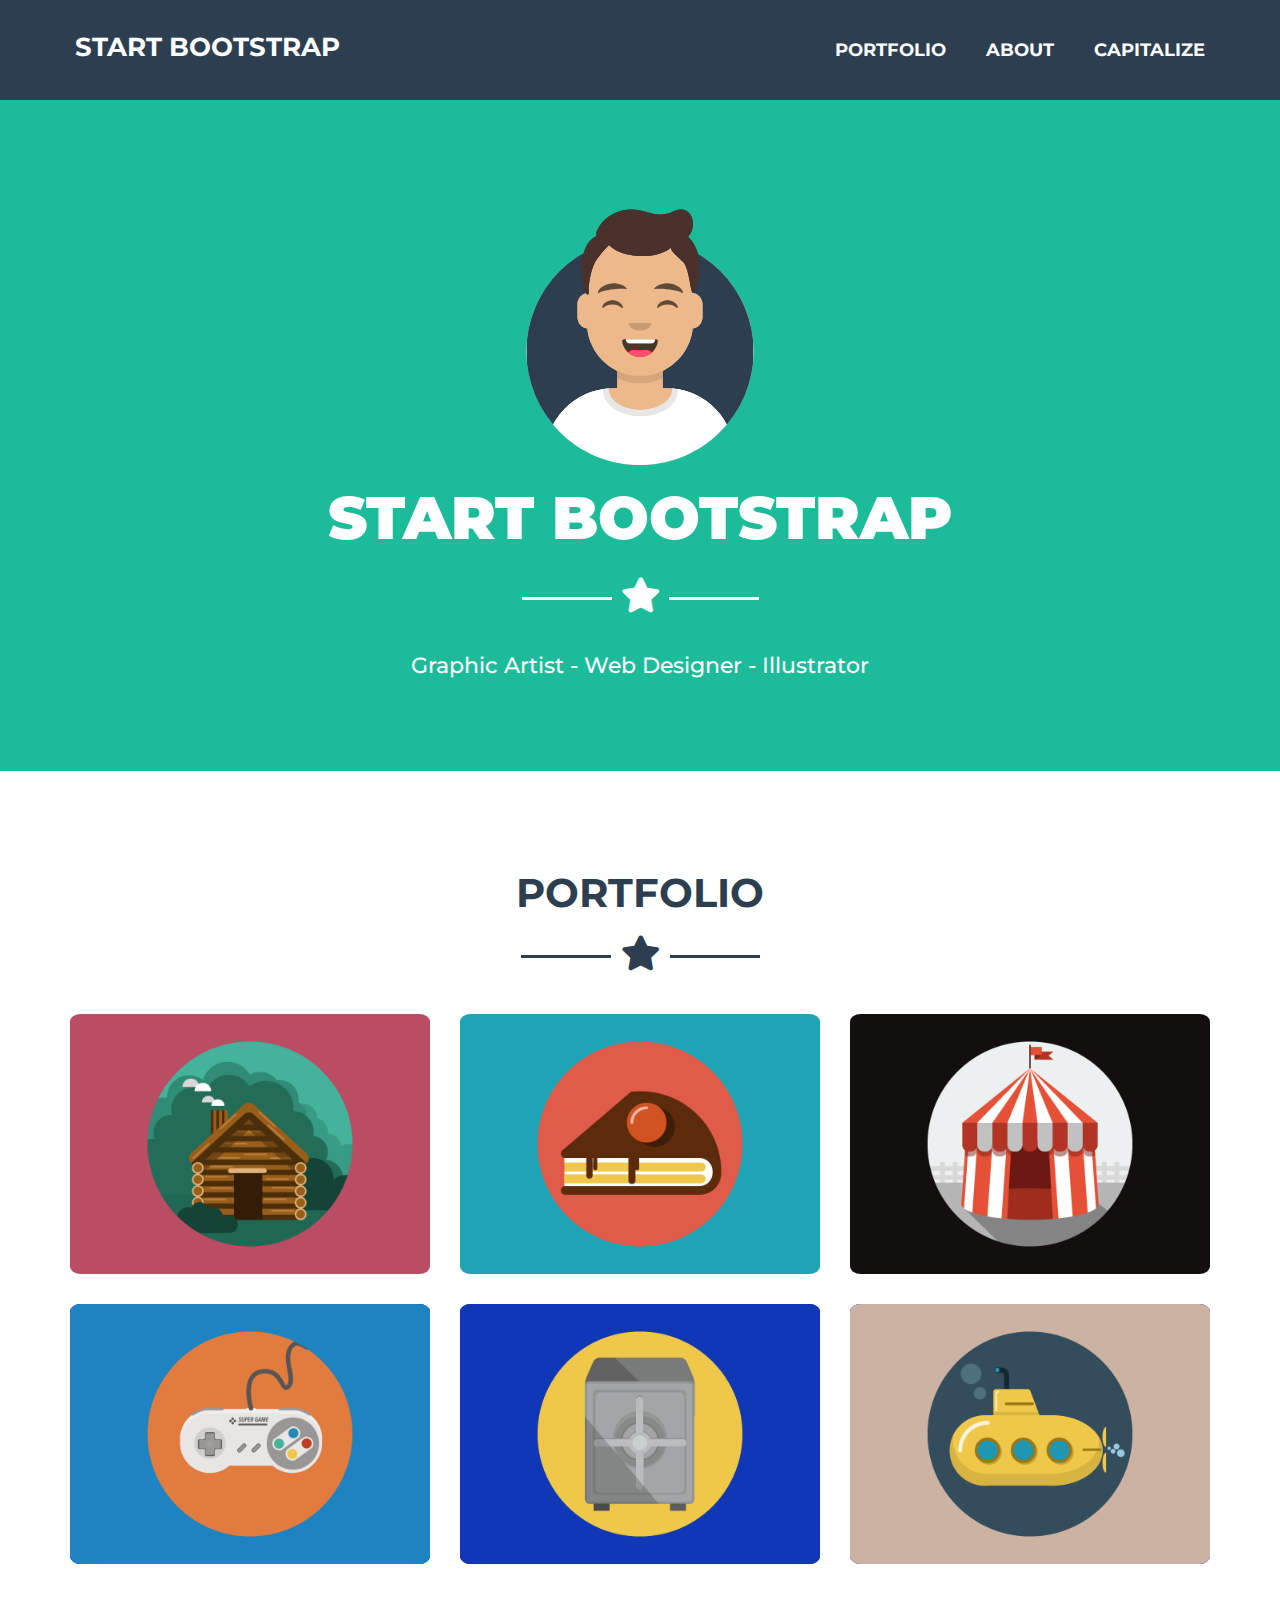
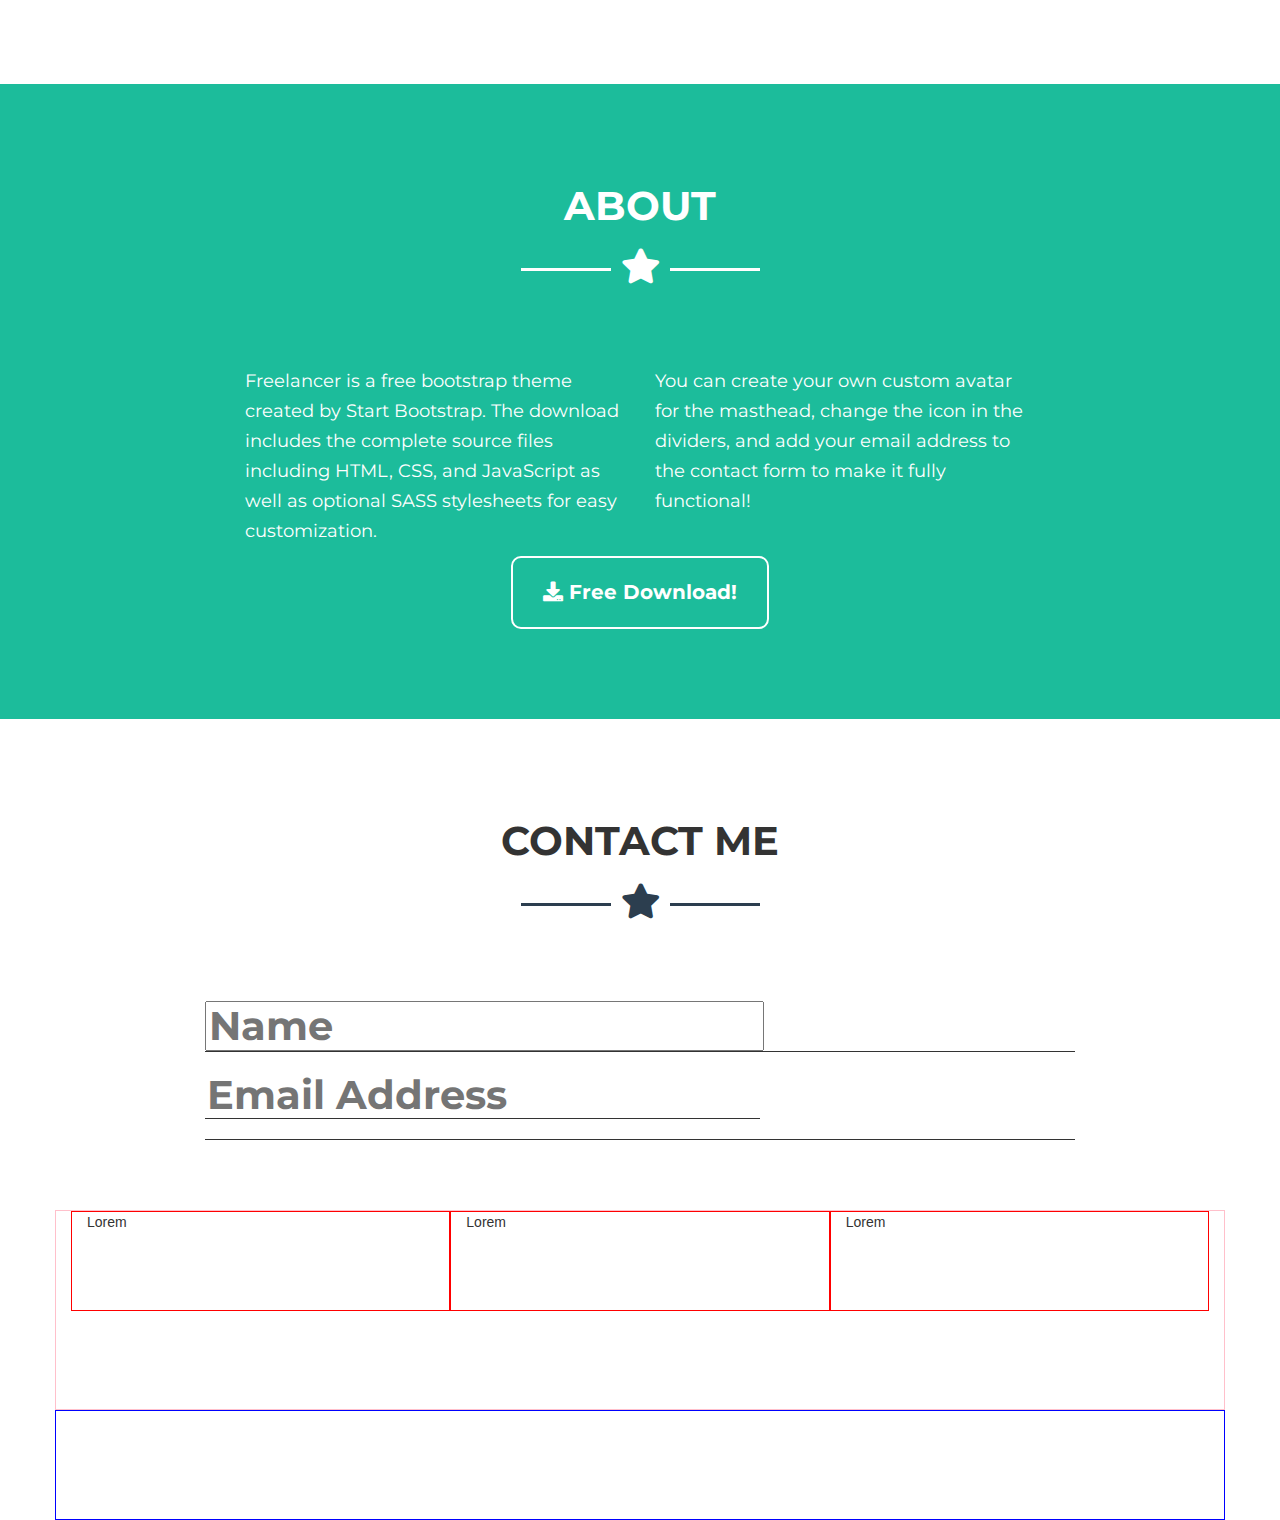
==== index.html @ fdd1d8e9 "Prova form" ====
<!DOCTYPE html>
<html lang="en" dir="ltr">
  <head>
    <meta charset="utf-8">
    <!-- vuiewport -->
    <meta name="viewport" content="width=device-width, initial-scale=1.0">
    <!-- googlefonts -->
    <link href="https://fonts.googleapis.com/css2?family=Lato:wght@300;400;700;900&display=swap" rel="stylesheet">
     <link href="https://fonts.googleapis.com/css2?family=Montserrat:wght@300;400;500;700&display=swap" rel="stylesheet">
     <!-- fontawesome -->
     <link rel="stylesheet" href="https://cdnjs.cloudflare.com/ajax/libs/font-awesome/5.13.1/css/all.min.css">

     <!-- link CSS -->
    <link rel="stylesheet" href="css/bootstrap.min.css">
    <link rel="stylesheet" href="css/style.css">
    <title>Bootstrap</title>
  </head>
  <body>
    <!-- header -->
    <header>
      <!-- div.header-top -->
      <div class="header_top">
        <div class="container">
          <div class="row">
            <div class="col-xs-9 col-md-6">
              <a href="#" class="logo">start bootstrap</a>
            </div>
            <div class="col-xs-3 col-md-6 text-right">
              <!-- navigation -->
              <nav class="visible-md visible-lg">
                <ul class="list-inline font_nav">
                  <li><a href="#">portfolio</a></li>
                  <li><a href="#">about</a></li>
                  <li><a href="#">capitalize</a></li>
                </ul>
              </nav>
                <!--/navigation -->
              <div class="visible-xs visible-sm">
                <button type="button" class="btn btn-group-sm btn_green">
                MENU <span class="glyphicon glyphicon-menu-hamburger" aria-hidden="true"></span>
                </button>
              </div>
            </div>
          </div>
        </div>
      </div>
      <!-- jumbotron -->
      <div class="jumbo bg_green">
        <div class="jumbo_text">
          <img src="img/avataaars.svg" alt="Male" class=" img_jumbotron">
          <h1>START BOOTSTRAP</h1>
          <div class="_star">
            <i class="fas fa-star"></i>
          </div>
          <p>Graphic Artist - Web Designer - Illustrator</p>
        </div>
      </div>
      <!-- /jumbotron -->
    </header>
    <!--/ header -->
    <!-- main -->
    <main>
      <!-- portfolio -->
      <section id="portfolio" class="p_top_80 p_bottom_80">
        <h2 class="text-center text-uppercase ">portfolio<h2>
        <div class="_star _dark text-center p_bottom_40">
          <i class="fas fa-star"></i>
        </div>
        <div class="container">
          <div class="row">
            <div class=" col-xs-12 col-sm-6 col-md-4">
              <div class="box_portfolio">
                <div class="overlay">
                  <i class="fas fa-plus"></i>
                </div>
                <img src="img/cabin.png" alt="Foto cabin" class="img_portfolio">
              </div>
            </div>
            <div class="col-xs-12 col-sm-6 col-md-4">
              <div class="box_portfolio">
                <div class="overlay">
                  <i class="fas fa-plus"></i>
                </div>
                <img src="img/cake.png" alt="Foto cake" class="img_portfolio">
              </div>
            </div>
            <div class="col-xs-12 col-sm-6 col-md-4">
              <div class="box_portfolio">
                <div class="overlay">
                  <i class="fas fa-plus"></i>
                </div>
                <img src="img/circus.png" alt="Foto circus" class="img_portfolio">
              </div>
            </div>
            <div class="col-xs-12 col-sm-6 col-md-4">
              <div class="box_portfolio">
                <div class="overlay">
                  <i class="fas fa-plus"></i>
                </div>
                <img src="img/game.png" alt="Foto game" class="img_portfolio">
              </div>
            </div>
            <div class="col-xs-12 col-sm-6 col-md-4">
              <div class="box_portfolio">
                <div class="overlay">
                  <i class="fas fa-plus"></i>
                </div>
                <img src="img/safe.png" alt="Foto safe" class="img_portfolio">
              </div>
            </div>
            <div class="col-xs-12 col-sm-6 col-md-4">
              <div class="box_portfolio">
                <div class="overlay">
                  <i class="fas fa-plus"></i>
                </div>
                <img src="img/submarine.png" alt="Foto sumbarine" class="img_portfolio">
              </div>
            </div>
          </div>
        </div>
      </section>
      <!-- about -->
      <section id="about" class="p_top_80 p_bottom_80 bg_green">
        <h2 class="text-center text-uppercase ">about<h2>
        <div class="_star text-center p_bottom_80">
          <i class="fas fa-star"></i>
        </div>
        <div class="about_text">
          <div class="container-fluid">
            <div class="row">
              <div class="col-md-6 col-xs-12">
                <p>Freelancer is a free bootstrap theme created by Start Bootstrap. The download includes the complete source files including HTML, CSS, and JavaScript as well as optional SASS stylesheets for easy customization.</p>
              </div>
              <div class="col-md-6 col-xs-12">
                <p>You can create your own custom avatar for the masthead, change the icon in the dividers, and add your email address to the contact form to make it fully functional!</p>
              </div>
              <div class="col-xs-12 text-center">
                <button type="button" class="btn btn_green btn_big"><i class="fas fa-download"></i> Free Download! </button>
              </div>
            </div>
          </div>
        </div>
      </section>
      <!-- contact me -->
      <section id="contact" class="p_top_80 p_bottom_40">
        <h2 class="text-center text-uppercase">contact me<h2>
          <div class="_star _dark text-center p_bottom_80">
            <i class="fas fa-star"></i>
          </div>
        <div class="contact_text">
          <div class="container-fluid">
            <div class="row">
              <div class="col-xs-12">
                <form action="">
                  <div class="form_contact">
                    <input type="text" name="" value="" placeholder="Name">
                  </div>
                  <div class="form_contact">
                    <input type="text" name="" value="" class="form_contact" placeholder="Email Address">
                  </div>
                </form>
              </div>
            </div>
          </div>
        </div>
      </section>
    </main>
    <!-- /main -->
    <!-- footer -->
    <footer>
      <div class="container">
        <div class="row bg_pink">
          <div class="col-lg-12 col-md-12 col-sm-12 col-xs-12">
            <div class="col-lg-4 bg_red col-md-4 col-sm-4 col-xs-12">Lorem</div>
            <div class="col-lg-4 bg_red col-md-4 col-sm-4 col-xs-12">Lorem</div>
            <div class="col-lg-4 bg_red col-md-4 col-sm-4 col-xs-12">Lorem</div>
          </div>
        </div>
        <div class="row">
          <div class="col-lg-12 col-md-12 col-sm-12 col-xs-12 bg_blue">
          </div>
        </div>
      </div>
    </footer>
    <!-- /footer -->
  </body>
</html>
---- css/style.css ----
/* debug */

.bg_blue {
  border: 1px solid blue;
  height: 110px;
}

.bg_red {
  border: 1px solid red;
  height: 100px;
}

.box {
  position: absolute;
  top: 50%;
  left: 50%;
  transform: translate(-50%, -50%);
}

.bg_yellow {
  border: 2px solid yellow;
}

.bg_pink {
  border: 1px solid pink;
  height: 200px;
}

/* typhography */

.header_top, #about p {
  font-family: 'Montserrat', sans-serif;
  font-size: 18px;
  font-weight: normal;
}

.header_top .logo {
  font-size: 26px;
}

.jumbo {
  font-family: 'Montserrat', sans-serif;
  font-weight: 500;
  font-size: 22px;
}

h1 {
  font-size: 60px;
  font-weight: 900;
}

h2 {
  font-family: 'Montserrat', sans-serif;
  font-size: 40px;
  font-weight: bold;
}

/* mix */

.btn_green {
  background-color: #1CBC9B;
  color: #fff;
  font-weight: bold;
  font-size: 13px;
}

.btn_big {
  font-size: 20px;
  padding: 20px 30px;
  border: 2px solid #fff;
  border-radius: 10px;
}

.bg_green {
  background-color: #1CBC9B;
}

.p_top_80 {
  padding-top: 80px;
}
.p_bottom_80 {
  padding-bottom: 80px;
}

.p_bottom_40 {
  padding-bottom: 40px;
}

/* navigation */

.header_top {
  position: fixed;
  width: 100%;
  top: 0;
  left: 0;
  z-index: 1;
  height: 100px;
  line-height: 100px;
  background-color: #2C3E4F;
  text-transform: uppercase;
}

.header_top a {
  display: inline-block;
  color: #fff;
  font-weight: 700;
  text-decoration: none;
  line-height: 50px;
  font-size: inherit;
  margin-left: 5px;
}

.font_nav a {
  padding-left: 20px;
}

/* navigation hover */

.logo:hover {
  text-decoration: none;
  color: #fff;
}
.font_nav a:hover {
  color: #1CBC9B;
  text-decoration: none;
}

/* jumbotron */

.jumbo {
  margin-top: 100px;
  padding: 100px 0 60px 0;
}

.jumbo_text {
  max-width: 900px;
  padding: 0 15px;
  margin: auto;
  text-align: center;
  color: #fff;
  line-height: 70px;
}

.img_jumbotron {
  width: 100%;
  max-width: 250px;
  height: auto;
}

/* divider */

._star {
  font-size: 35px;
  color: #fff;
}

._dark {
  color: #2C3E4F;
}

._star:after, ._star:before {
  content: "";
  display: inline-block;
  vertical-align: middle;
  height: 3px;
  width: 90px;
  background-color: #fff;
}

._dark::after, ._dark:before {
  background-color: #2C3E4F;
}

/* portfolio */

#portfolio h2 {
  color: #2C3E4F;
}

.box_portfolio {
  position: relative;
  max-width: 500px;
  background-color: blue;
  margin: auto;
  margin-bottom: 30px;
  overflow: hidden;
  border-radius: 3%;
}

.img_portfolio {
  width: 100%;
  height: auto;
}

/* overlay */

.box_portfolio:hover .overlay {
  display: block;
}

.overlay {
  position: absolute;
  width: 100%;
  height: 100%;
  display: none;
  background-color: rgba(26, 188, 156, 0.9);
}

.overlay i {
  position: absolute;
  top: 50%;
  left: 50%;
  transform: translate(-50%, -50%);
  color: #fff;
  font-size: 70px;
}

/* about */

#about {
  color: #fff;
}

.about_text {
  max-width: 900px;
  margin: auto;
  line-height: 30px;
  font-weight: bold;
  padding: 0 40px;
}

.about_text .btn_big:hover {
  background-color: #F8F9FA;
}

/* contact me */

.contact_text {
  max-width: 900px;
  margin: auto;
}

.form_contact {
  border: none;
  margin-bottom: 20px;
  border-bottom: 1px solid 
}
/* Media queries */
@media screen and (max-width: 991px) {
  .nav_start {
    font-size: 1em;
  }

  h1 {
    font-size: 45px;
  }

  .jumbo p {
    font-size: 18px;
  }
}

@media screen and (max-width: 768px) {
  .nav_start {
    font-size: 0.8em;
  }
}
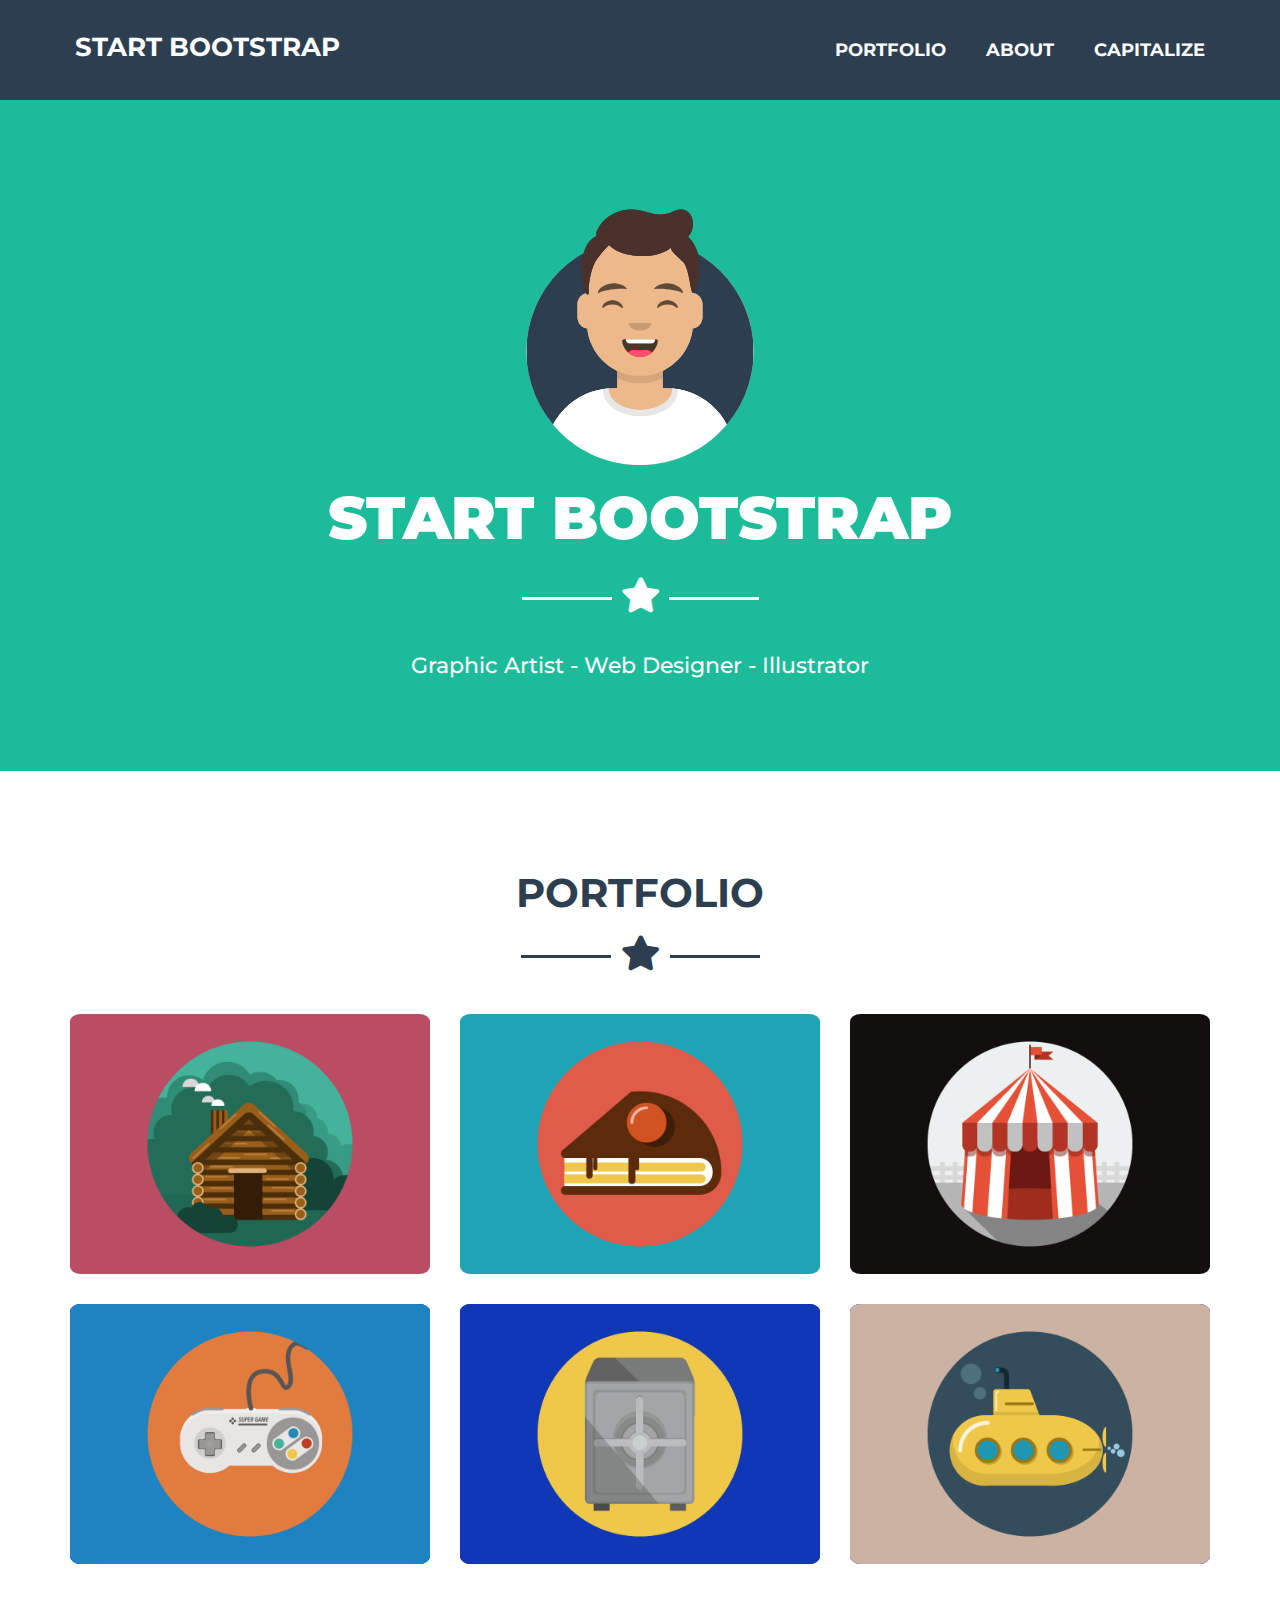
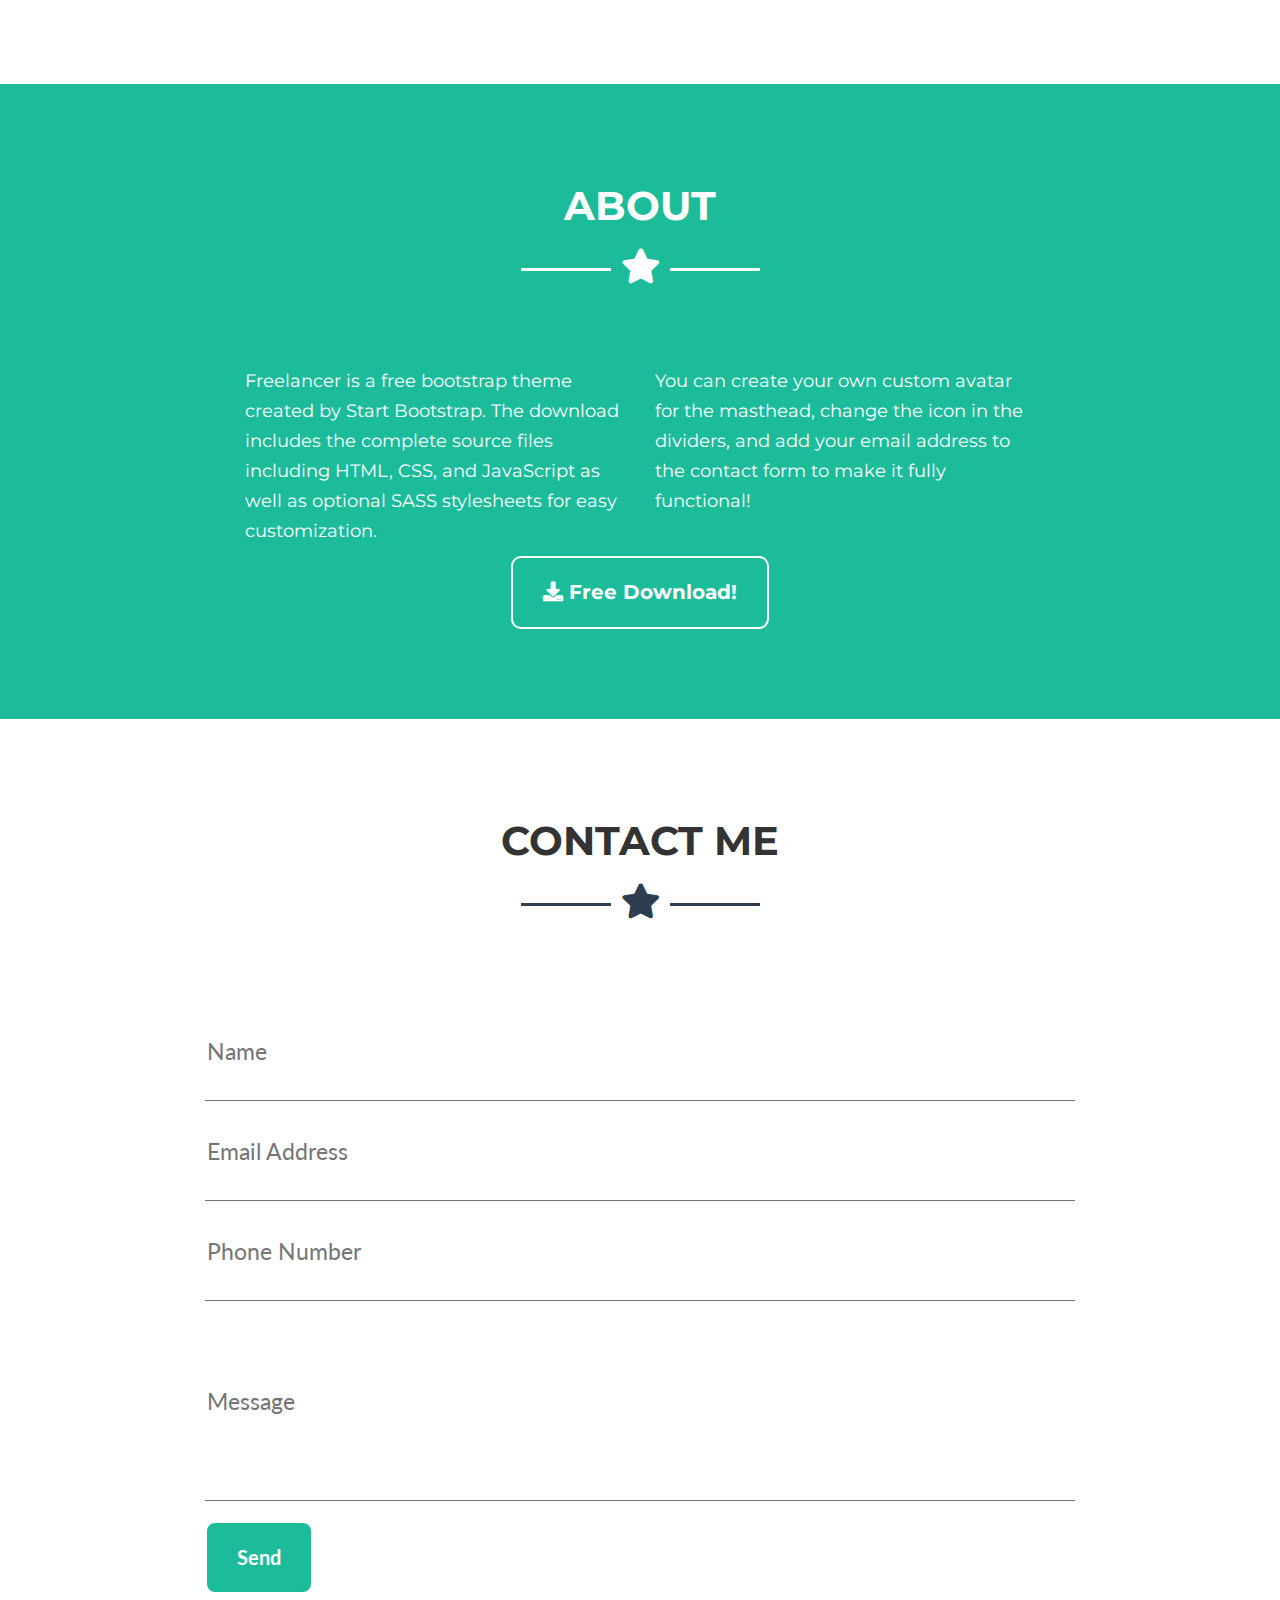
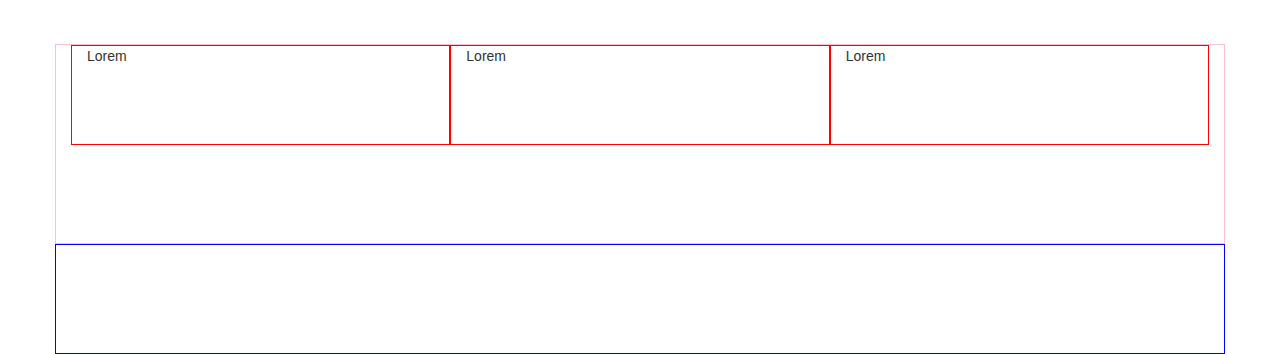
==== commit 80475cf7: "Fine form" ====
--- a/index.html
+++ b/index.html
@@ -151,13 +151,20 @@
           <div class="container-fluid">
             <div class="row">
               <div class="col-xs-12">
-                <form action="">
+                <form>
                   <div class="form_contact">
-                    <input type="text" name="" value="" placeholder="Name">
+                    <input type="text" name="" value="" placeholder="Name" class="form_input">
                   </div>
                   <div class="form_contact">
-                    <input type="text" name="" value="" class="form_contact" placeholder="Email Address">
+                    <input type="text" name="" value="" placeholder="Email Address" class="form_input">
                   </div>
+                  <div class="form_contact">
+                    <input type="text" name="" value="" placeholder="Phone Number" class="form_input">
+                  </div>
+                  <div class="form_contact_big">
+                    <input type="text" name="" value="" placeholder="Message" class="form_input_big">
+                  </div>
+                  <button type="button" class="btn btn_green btn_big">Send </button>
                 </form>
               </div>
             </div>
--- a/css/style.css
+++ b/css/style.css
@@ -53,6 +53,12 @@
   font-family: 'Montserrat', sans-serif;
   font-size: 40px;
   font-weight: bold;
+}
+
+form {
+font-family: 'Lato', sans-serif;
+font-size: 23px;
+font-weight: normal;
 }
 
 /* mix */
@@ -241,10 +247,30 @@
 }
 
 .form_contact {
+height: 100px;
+border-bottom: 1px solid #6C757D;
+}
+
+.form_contact_big {
+  height: 200px;
+  border-bottom: 1px solid #6C757D;
+  margin-bottom: 20px;
+}
+
+.form_input {
+  height: 99px;
+  width: 100%;
   border: none;
-  margin-bottom: 20px;
-  border-bottom: 1px solid 
-}
+  border-color: transparent;
+}
+
+.form_input_big {
+  height: 199px;
+  width: 100%;
+  border: none;
+  border-color: transparent;
+}
+
 /* Media queries */
 @media screen and (max-width: 991px) {
   .nav_start {
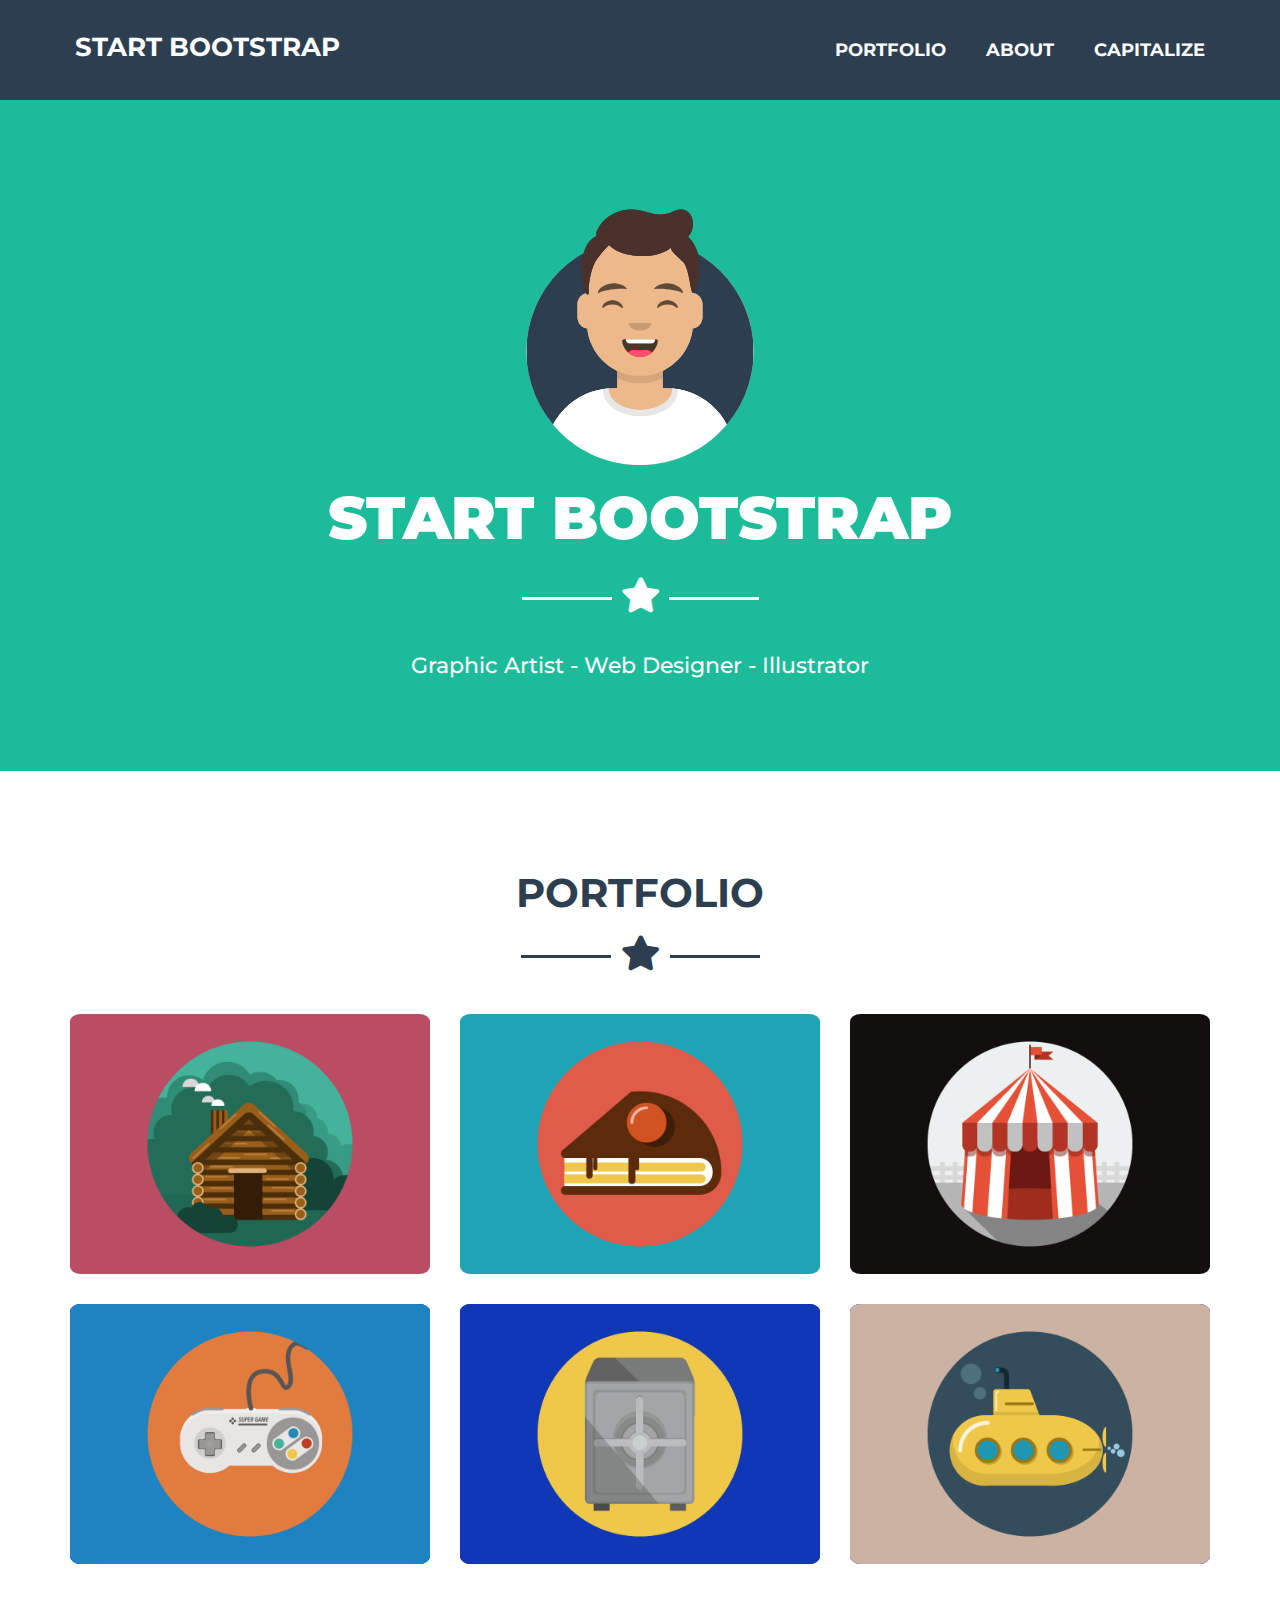
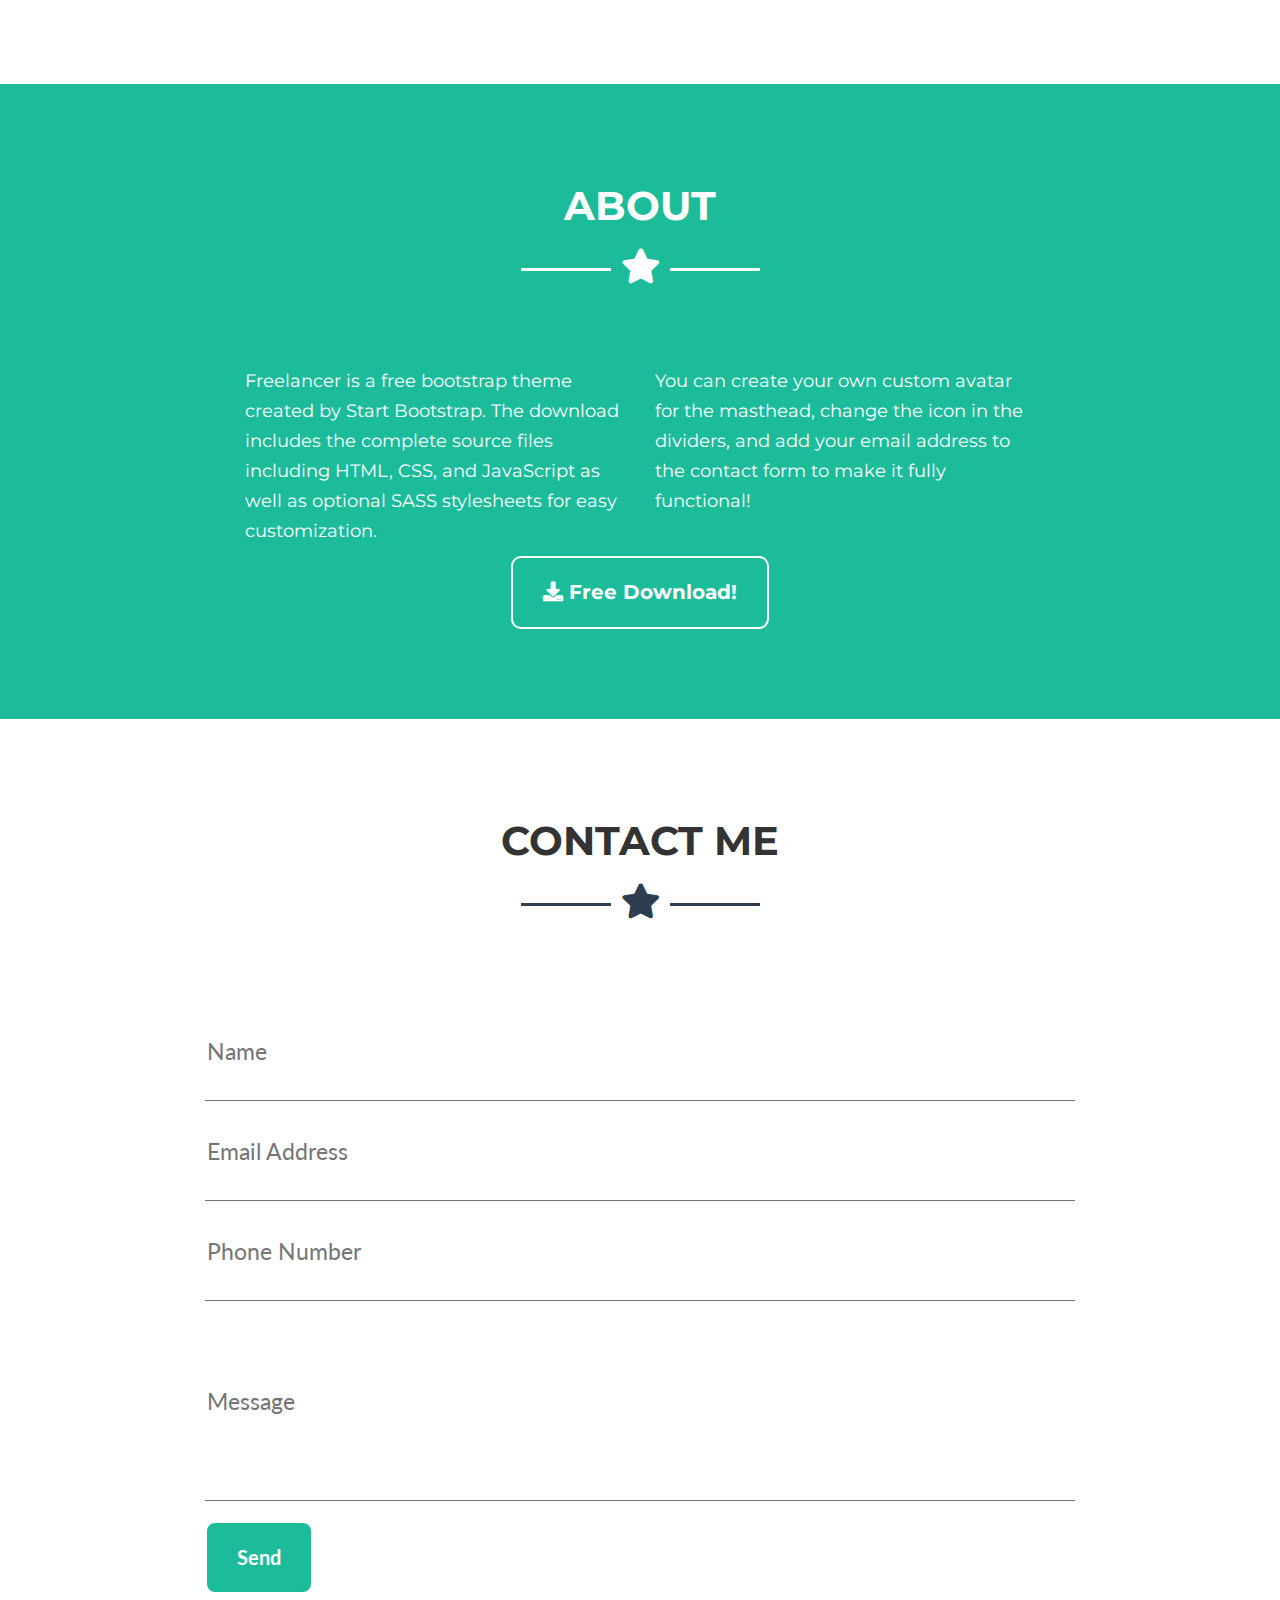
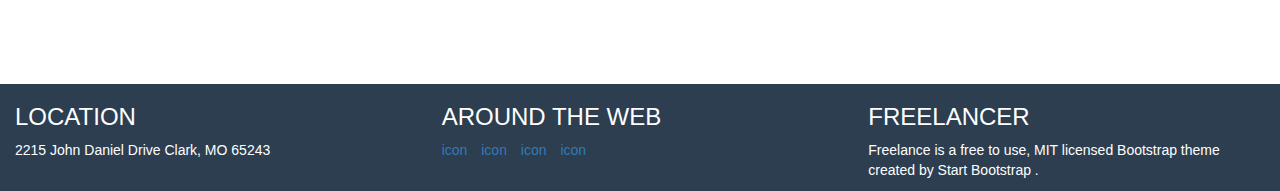
==== commit aefd679e: "Bozzafooter top" ====
--- a/index.html
+++ b/index.html
@@ -142,7 +142,7 @@
         </div>
       </section>
       <!-- contact me -->
-      <section id="contact" class="p_top_80 p_bottom_40">
+      <section id="contact" class="p_top_80 p_bottom_80">
         <h2 class="text-center text-uppercase">contact me<h2>
           <div class="_star _dark text-center p_bottom_80">
             <i class="fas fa-star"></i>
@@ -151,6 +151,7 @@
           <div class="container-fluid">
             <div class="row">
               <div class="col-xs-12">
+                <!-- form -->
                 <form>
                   <div class="form_contact">
                     <input type="text" name="" value="" placeholder="Name" class="form_input">
@@ -175,12 +176,28 @@
     <!-- /main -->
     <!-- footer -->
     <footer>
-      <div class="container">
-        <div class="row bg_pink">
-          <div class="col-lg-12 col-md-12 col-sm-12 col-xs-12">
-            <div class="col-lg-4 bg_red col-md-4 col-sm-4 col-xs-12">Lorem</div>
-            <div class="col-lg-4 bg_red col-md-4 col-sm-4 col-xs-12">Lorem</div>
-            <div class="col-lg-4 bg_red col-md-4 col-sm-4 col-xs-12">Lorem</div>
+      <div class="footer_top">
+        <div class="container-fluid">
+          <div class="row">
+              <div class="col-xs-12 col-md-4">
+                <h3>location</h3>
+                <p>2215 John Daniel Drive
+                Clark, MO 65243</p>
+              </div>
+              <div class="col-xs-12 col-md-4">
+                <h3>around the web</h3>
+                <ul class="list-inline">
+                  <li><a href="#">icon</a></li>
+                  <li><a href="#">icon</a></li>
+                  <li><a href="#">icon</a></li>
+                  <li><a href="#">icon</a></li>
+                </ul>
+              </div>
+              <div class="col-xs-12 col-md-4">
+                <h3>freelancer</h3>
+                <p>Freelance is a free to use, MIT licensed Bootstrap theme created by Start Bootstrap .</p>
+              </div>
+            </div>
           </div>
         </div>
         <div class="row">
--- a/css/style.css
+++ b/css/style.css
@@ -1,30 +1,3 @@
-/* debug */
-
-.bg_blue {
-  border: 1px solid blue;
-  height: 110px;
-}
-
-.bg_red {
-  border: 1px solid red;
-  height: 100px;
-}
-
-.box {
-  position: absolute;
-  top: 50%;
-  left: 50%;
-  transform: translate(-50%, -50%);
-}
-
-.bg_yellow {
-  border: 2px solid yellow;
-}
-
-.bg_pink {
-  border: 1px solid pink;
-  height: 200px;
-}
 
 /* typhography */
 
@@ -271,6 +244,20 @@
   border-color: transparent;
 }
 
+/* footer */
+footer {
+  background-color: #2C3E4F;
+  color: #fff;
+}
+
+.footer_top {;
+  margin: auto;
+}
+
+h3 {
+  text-transform: uppercase;
+}
+
 /* Media queries */
 @media screen and (max-width: 991px) {
   .nav_start {
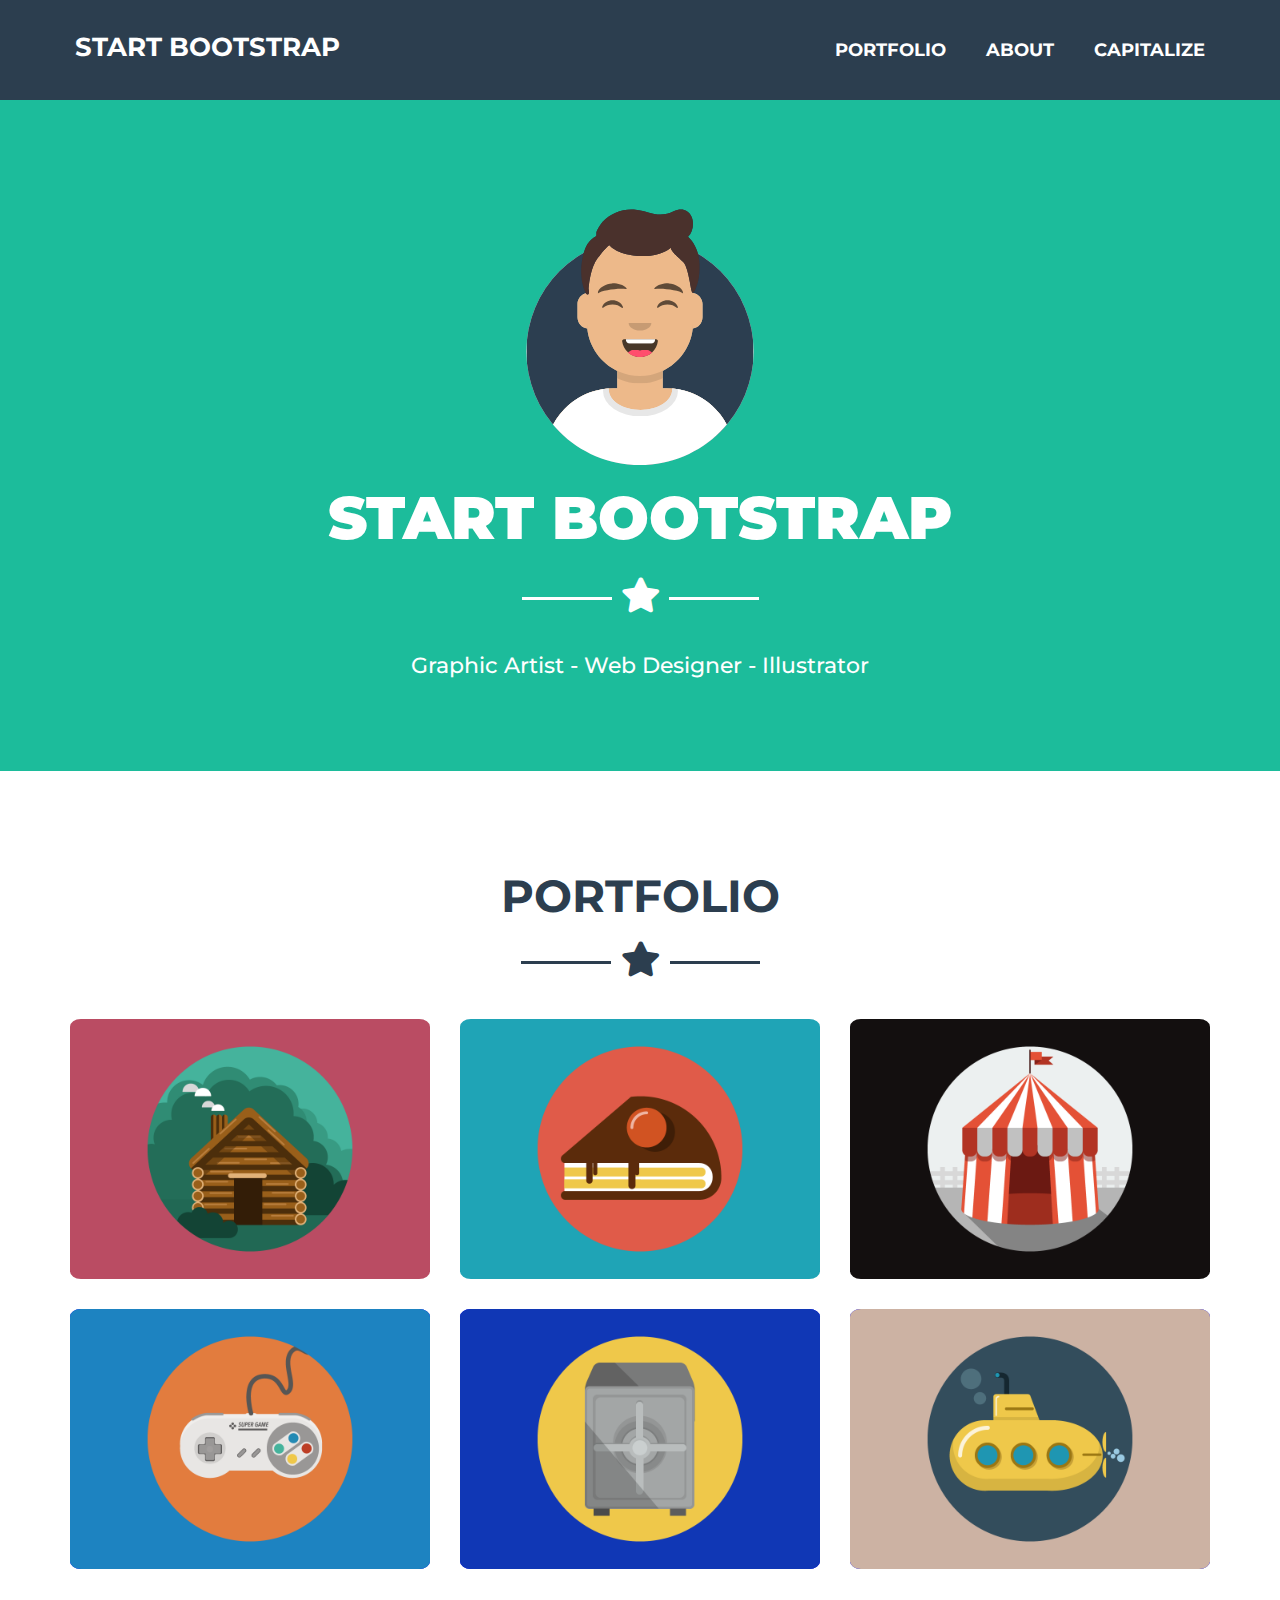
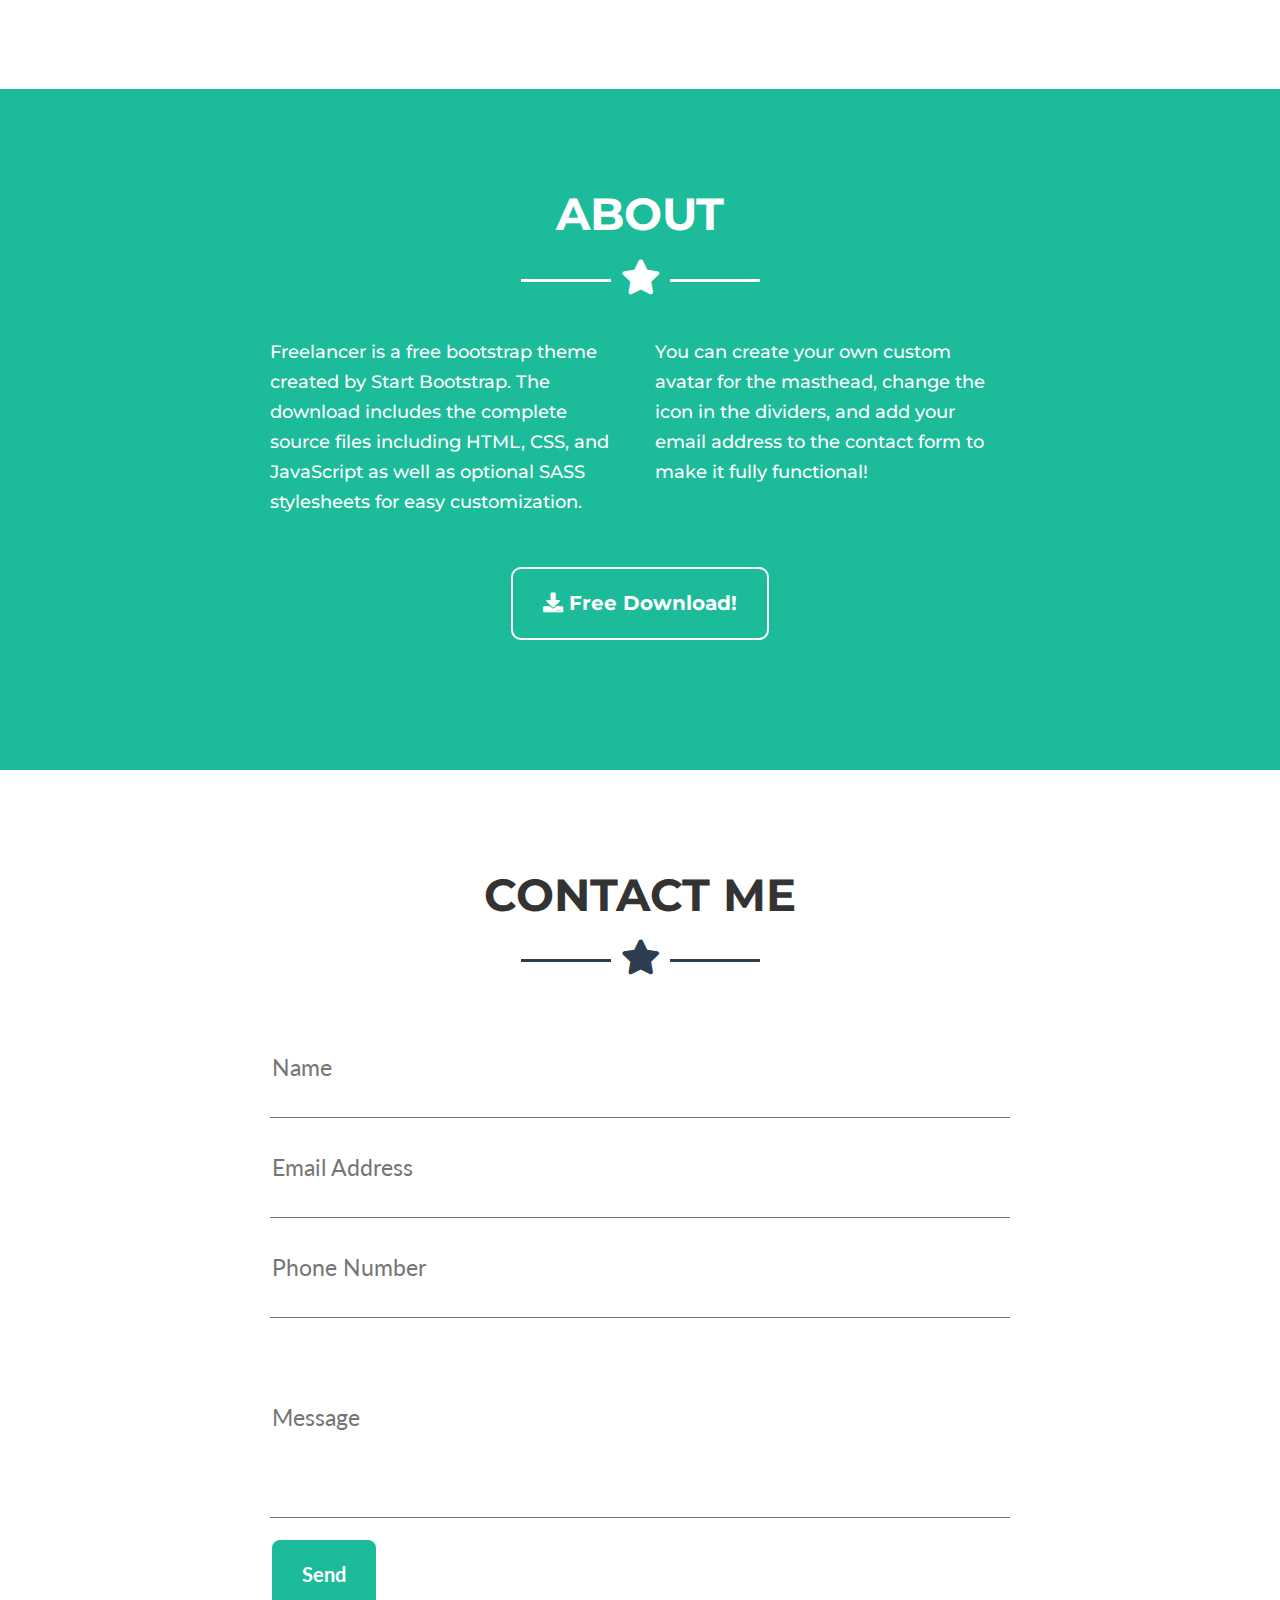
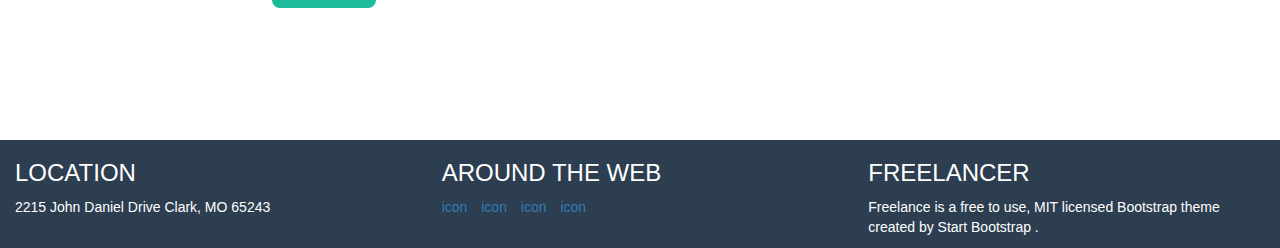
==== commit a58a8bbf: "Correzioni form e layout generali" ====
--- a/index.html
+++ b/index.html
@@ -122,10 +122,10 @@
       <!-- about -->
       <section id="about" class="p_top_80 p_bottom_80 bg_green">
         <h2 class="text-center text-uppercase ">about<h2>
-        <div class="_star text-center p_bottom_80">
+        <div class="_star text-center">
           <i class="fas fa-star"></i>
         </div>
-        <div class="about_text">
+        <div class="about_text ">
           <div class="container-fluid">
             <div class="row">
               <div class="col-md-6 col-xs-12">
@@ -135,7 +135,7 @@
                 <p>You can create your own custom avatar for the masthead, change the icon in the dividers, and add your email address to the contact form to make it fully functional!</p>
               </div>
               <div class="col-xs-12 text-center">
-                <button type="button" class="btn btn_green btn_big"><i class="fas fa-download"></i> Free Download! </button>
+                <button type="button" class="btn btn_green btn_big m_top_40"><i class="fas fa-download"></i> Free Download! </button>
               </div>
             </div>
           </div>
@@ -144,7 +144,7 @@
       <!-- contact me -->
       <section id="contact" class="p_top_80 p_bottom_80">
         <h2 class="text-center text-uppercase">contact me<h2>
-          <div class="_star _dark text-center p_bottom_80">
+          <div class="_star _dark text-center">
             <i class="fas fa-star"></i>
           </div>
         <div class="contact_text">
--- a/css/style.css
+++ b/css/style.css
@@ -24,8 +24,12 @@
 
 h2 {
   font-family: 'Montserrat', sans-serif;
-  font-size: 40px;
+  font-size: 45px;
   font-weight: bold;
+}
+
+#about p {
+  font-weight: 500;
 }
 
 form {
@@ -63,6 +67,10 @@
 
 .p_bottom_40 {
   padding-bottom: 40px;
+}
+
+.m_top_40 {
+  margin-top: 40px;
 }
 
 /* navigation */
@@ -201,11 +209,11 @@
 }
 
 .about_text {
-  max-width: 900px;
+  max-width: 850px;
   margin: auto;
   line-height: 30px;
   font-weight: bold;
-  padding: 0 40px;
+  padding: 40px;
 }
 
 .about_text .btn_big:hover {
@@ -215,7 +223,8 @@
 /* contact me */
 
 .contact_text {
-  max-width: 900px;
+  max-width: 850px;
+  padding: 40px;
   margin: auto;
 }
 
@@ -244,6 +253,10 @@
   border-color: transparent;
 }
 
+input:focus{
+    outline: none;
+}
+
 /* footer */
 footer {
   background-color: #2C3E4F;
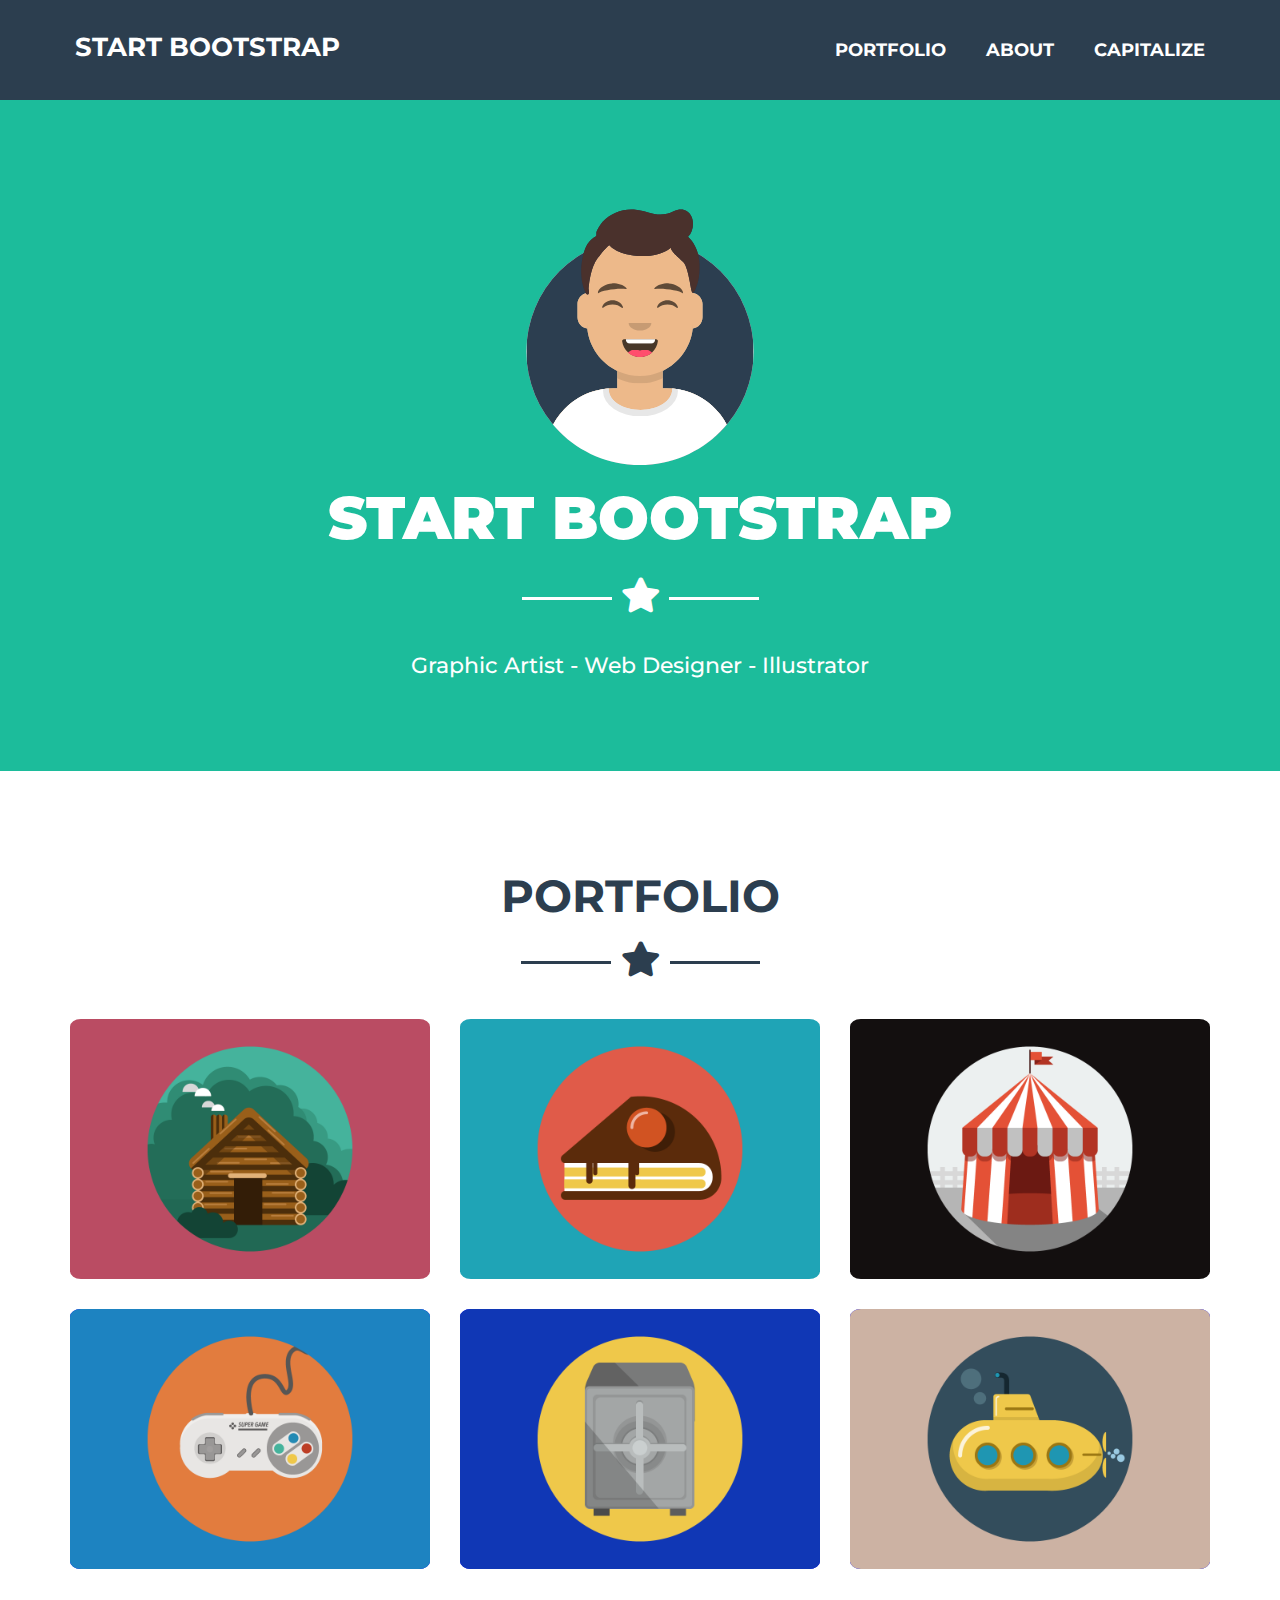
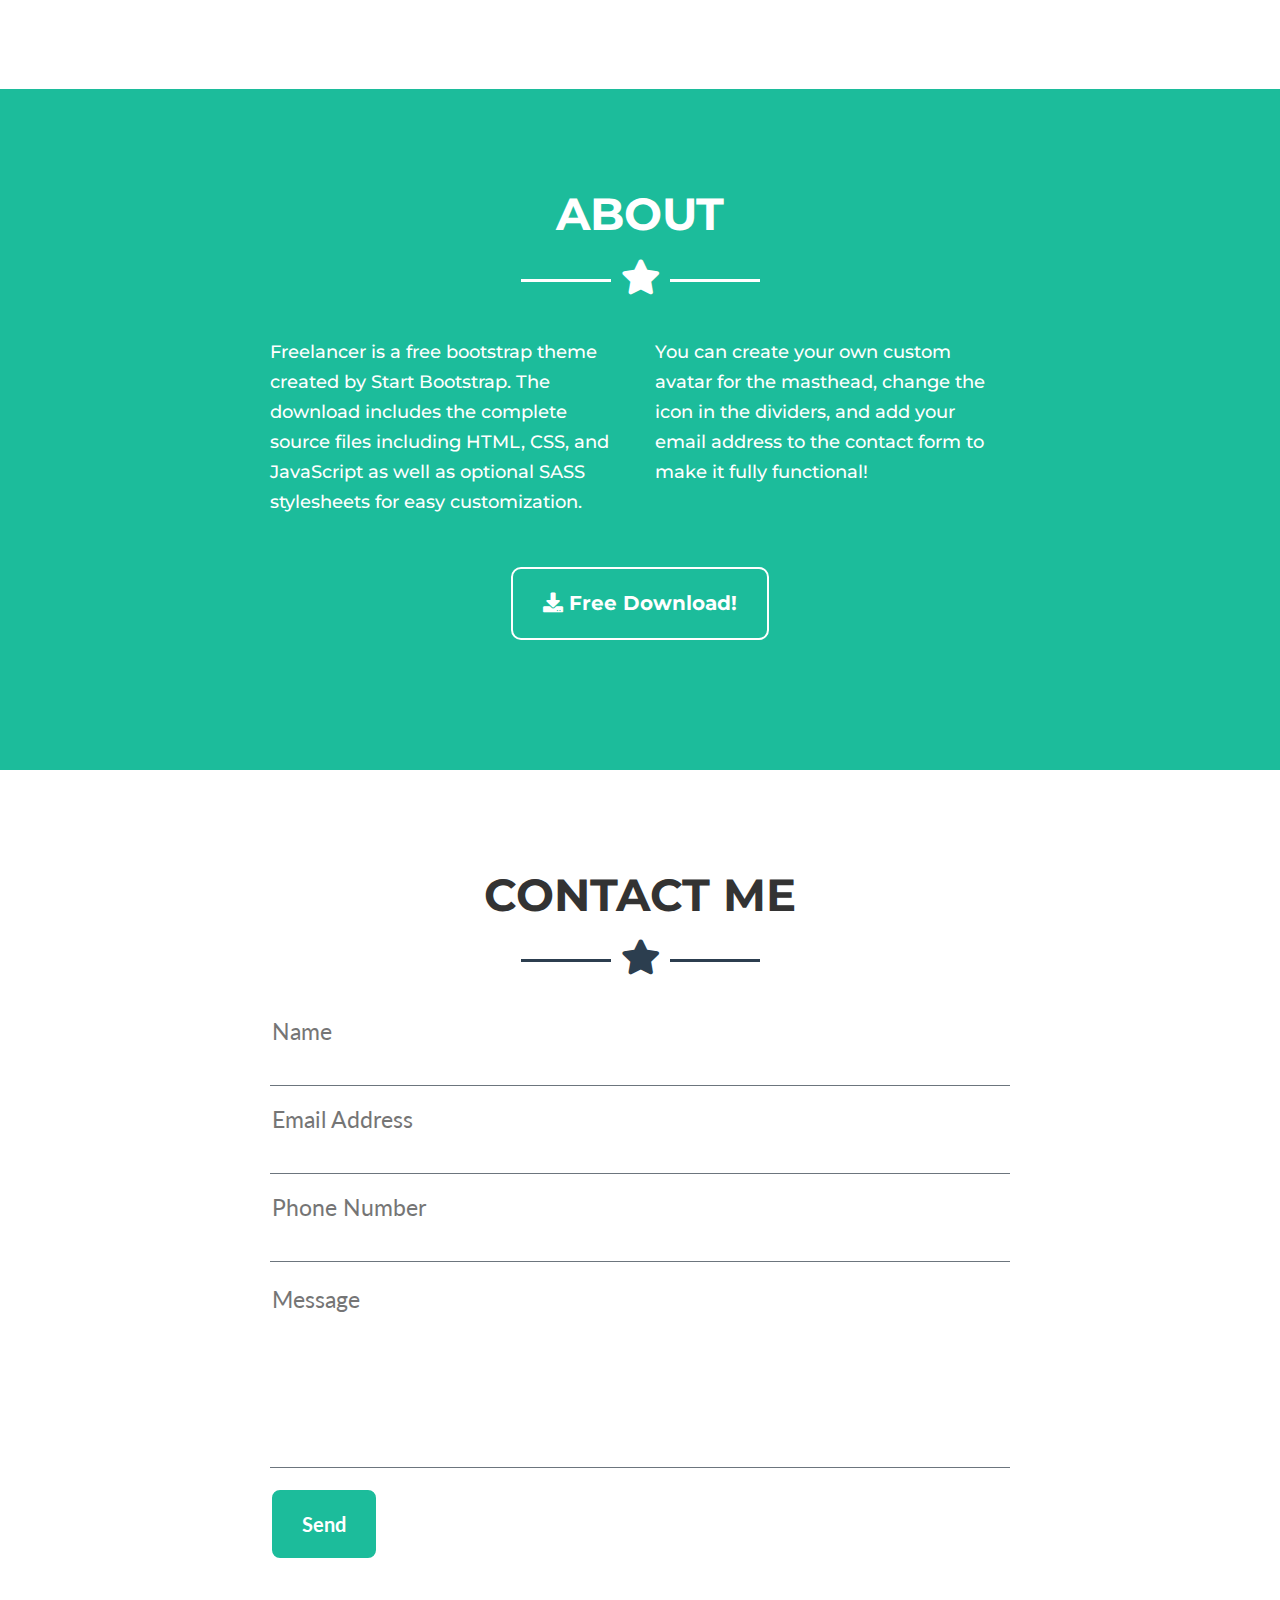
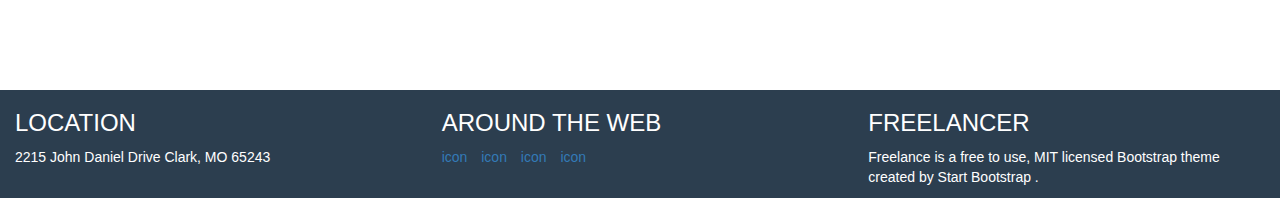
==== commit 417622d0: "Rifinitura form" ====
--- a/index.html
+++ b/index.html
@@ -163,7 +163,8 @@
                     <input type="text" name="" value="" placeholder="Phone Number" class="form_input">
                   </div>
                   <div class="form_contact_big">
-                    <input type="text" name="" value="" placeholder="Message" class="form_input_big">
+                    <textarea id="message" name="Message" placeholder="Message"
+                    rows="5" cols="33" class="form_input_big"></textarea>
                   </div>
                   <button type="button" class="btn btn_green btn_big">Send </button>
                 </form>
--- a/css/style.css
+++ b/css/style.css
@@ -229,31 +229,34 @@
 }
 
 .form_contact {
-height: 100px;
+height: 68px;
 border-bottom: 1px solid #6C757D;
+margin-bottom: 20px;
 }
 
 .form_contact_big {
-  height: 200px;
+  height: 186px;
   border-bottom: 1px solid #6C757D;
   margin-bottom: 20px;
 }
 
 .form_input {
-  height: 99px;
   width: 100%;
   border: none;
   border-color: transparent;
 }
 
 .form_input_big {
-  height: 199px;
-  width: 100%;
+  width: 100%;
+  height: auto;
   border: none;
   border-color: transparent;
-}
-
-input:focus{
+  resize: none;
+  line-height: 30px;
+  overflow: auto;
+}
+
+input:focus, textarea:focus{
     outline: none;
 }
 
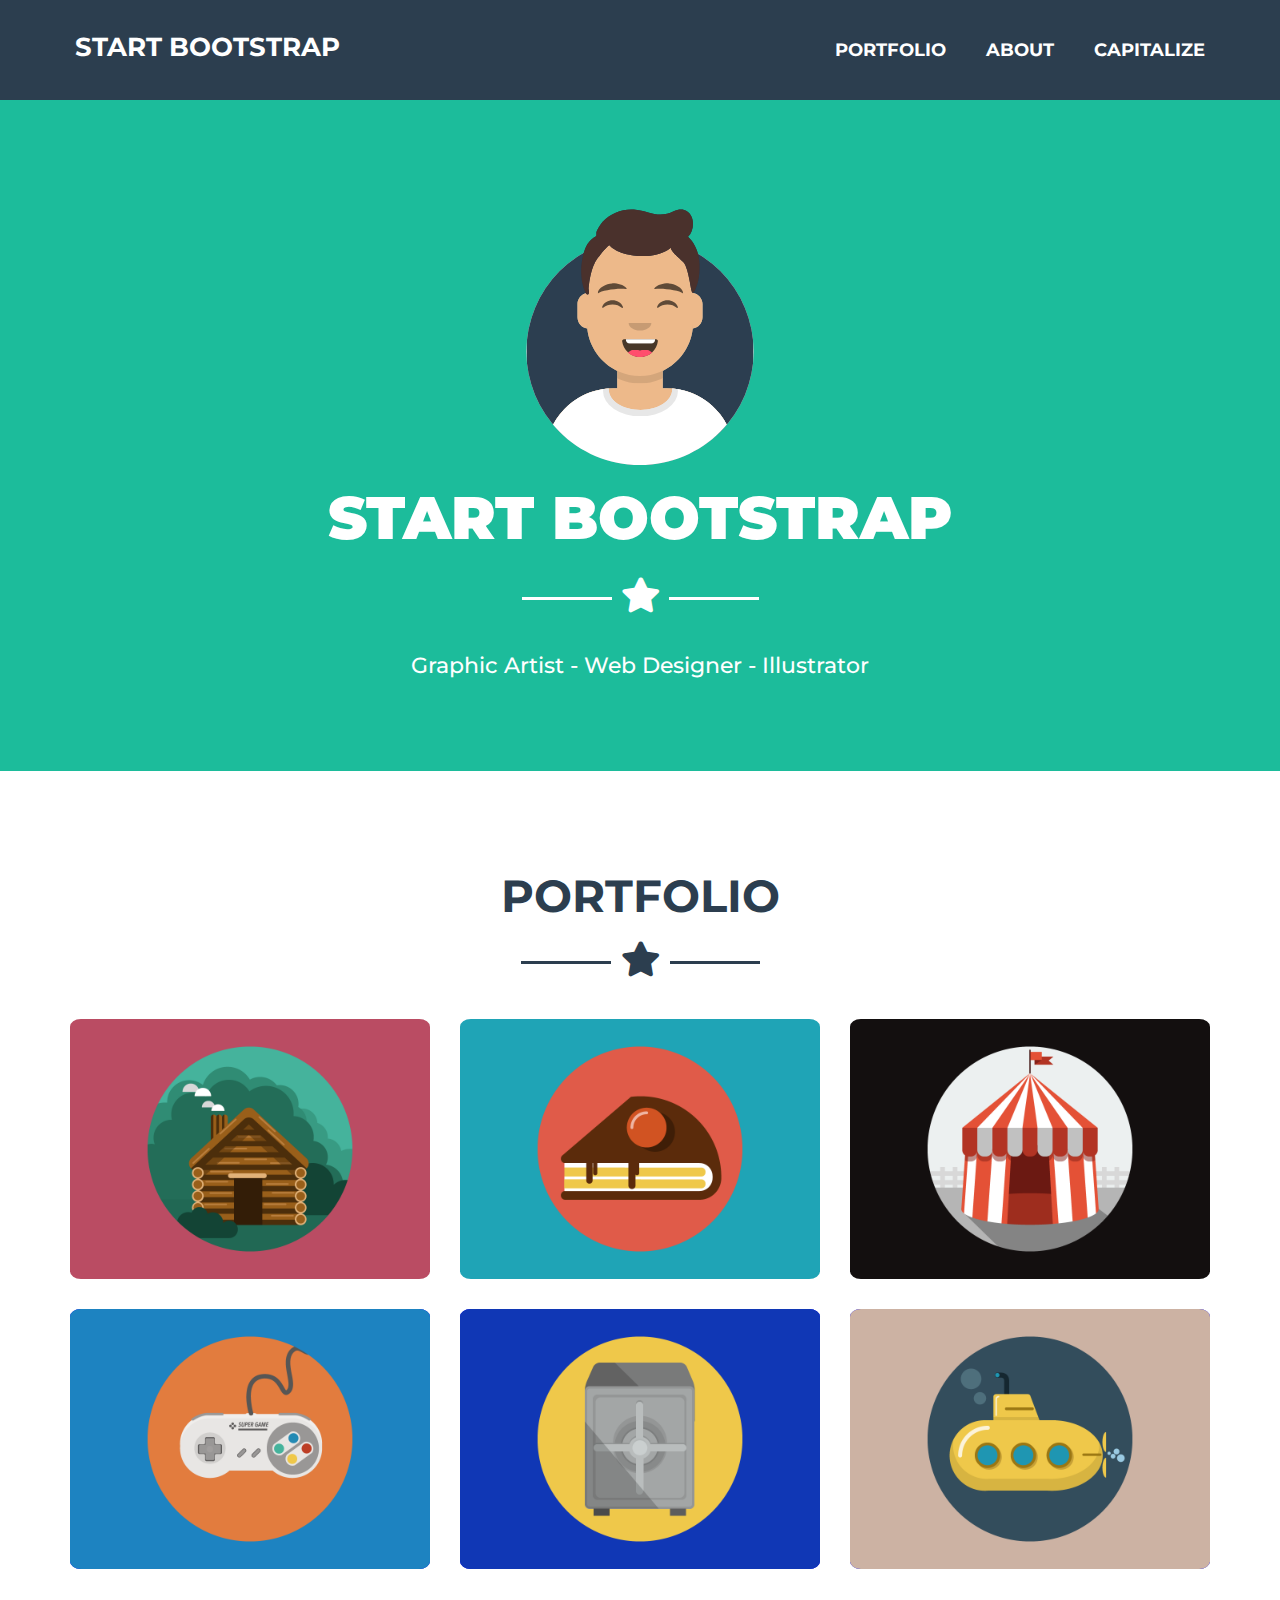
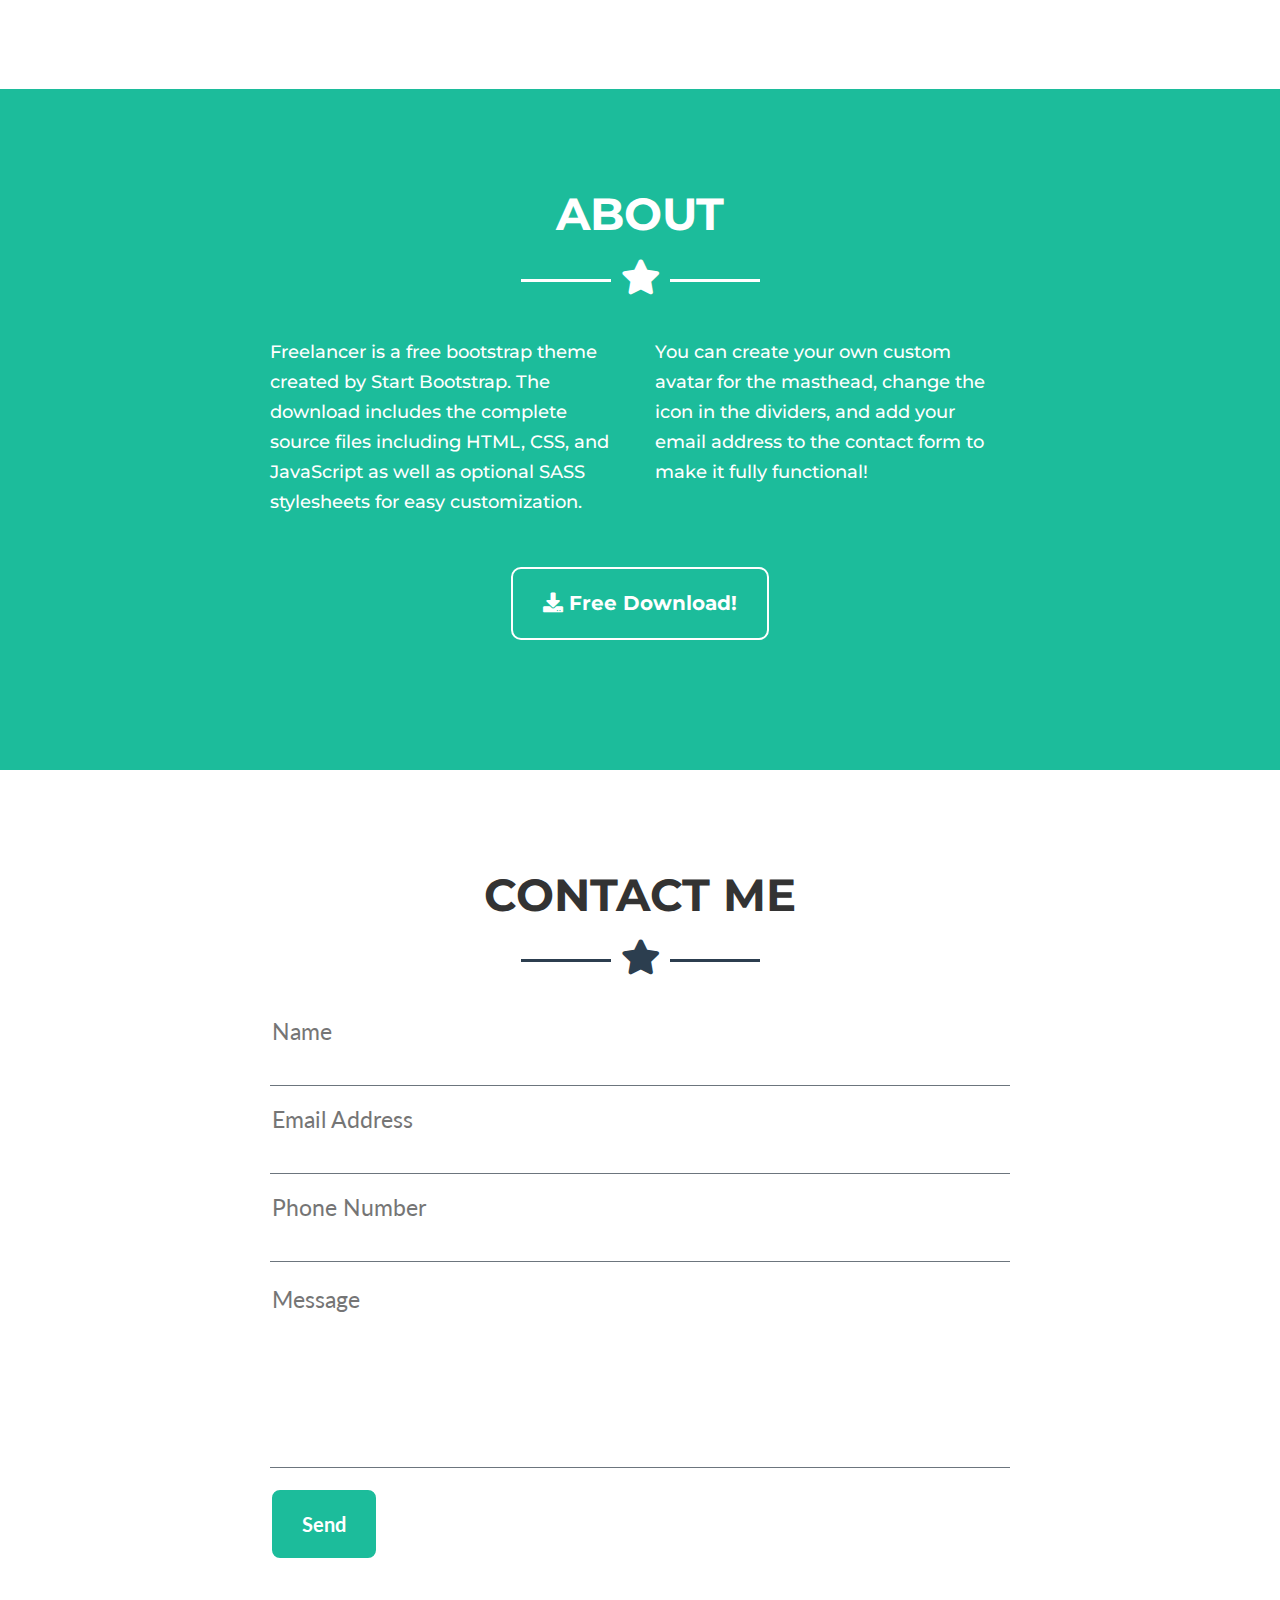
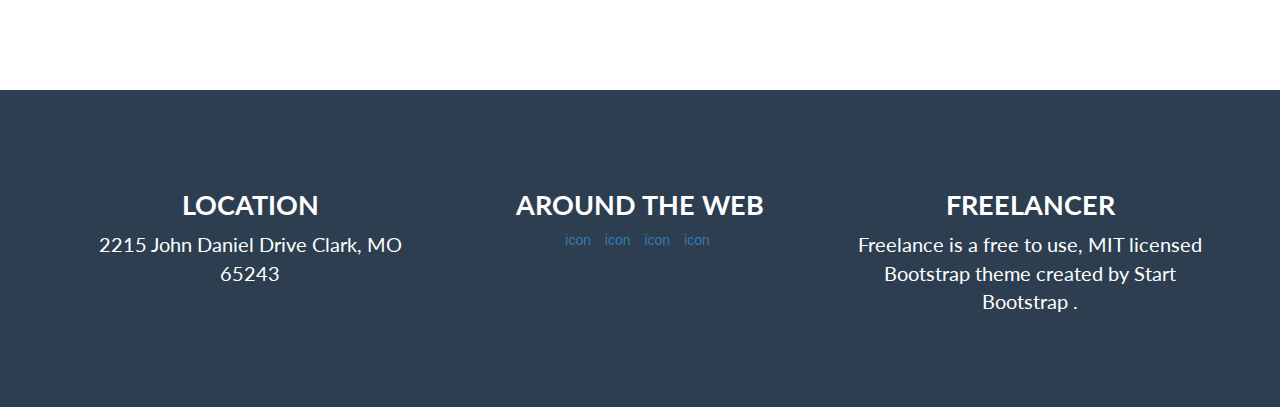
==== commit 6cfc0eff: "Inseriti loghi" ====
--- a/index.html
+++ b/index.html
@@ -177,8 +177,8 @@
     <!-- /main -->
     <!-- footer -->
     <footer>
-      <div class="footer_top">
-        <div class="container-fluid">
+      <div class="footer_top text-center p_top_80 p_bottom_80">
+        <div class="container">
           <div class="row">
               <div class="col-xs-12 col-md-4">
                 <h3>location</h3>
--- a/css/style.css
+++ b/css/style.css
@@ -28,6 +28,12 @@
   font-weight: bold;
 }
 
+h3 {
+  font-family: 'Lato', sans-serif;
+  font-size: 27px;
+  font-weight: bold;
+}
+
 #about p {
   font-weight: 500;
 }
@@ -36,6 +42,11 @@
 font-family: 'Lato', sans-serif;
 font-size: 23px;
 font-weight: normal;
+}
+
+footer p {
+  font-family: 'Lato', sans-serif;
+  font-size: 20px;
 }
 
 /* mix */
@@ -266,7 +277,7 @@
   color: #fff;
 }
 
-.footer_top {;
+.footer_top {
   margin: auto;
 }
 
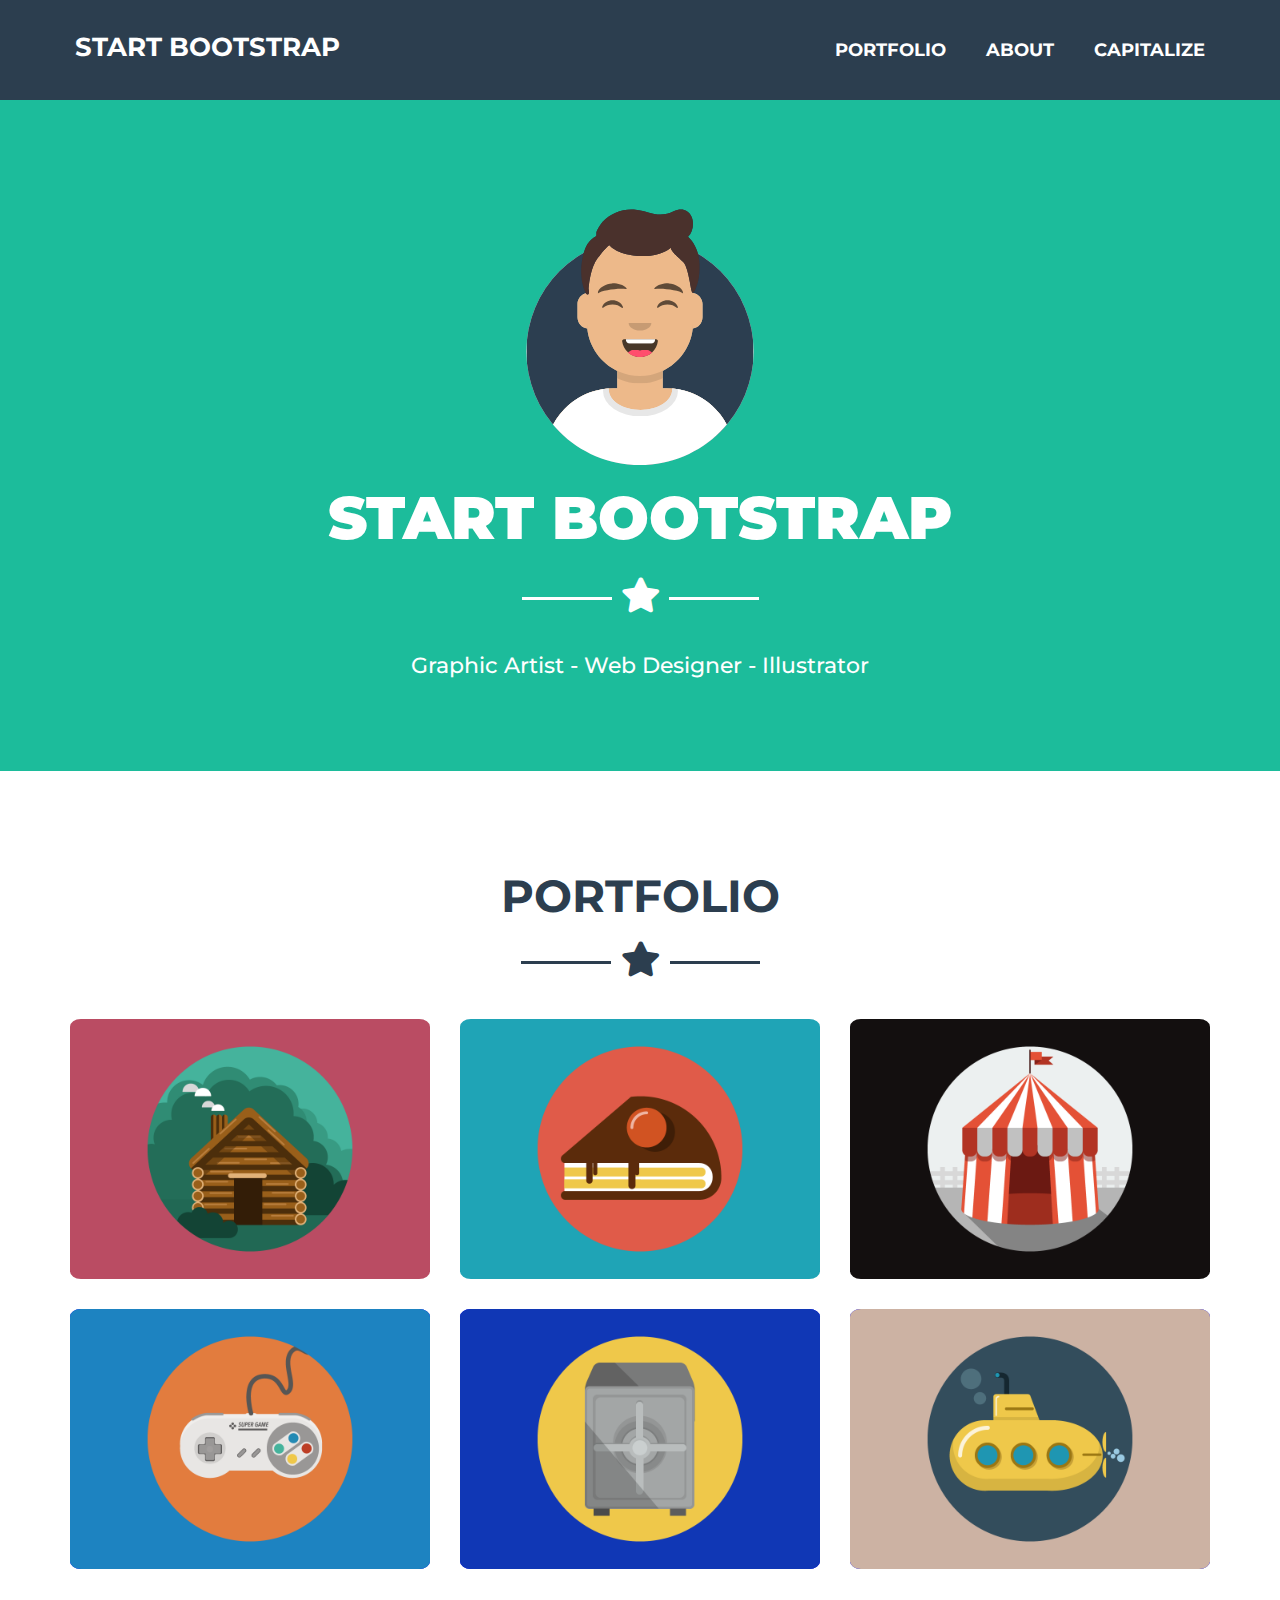
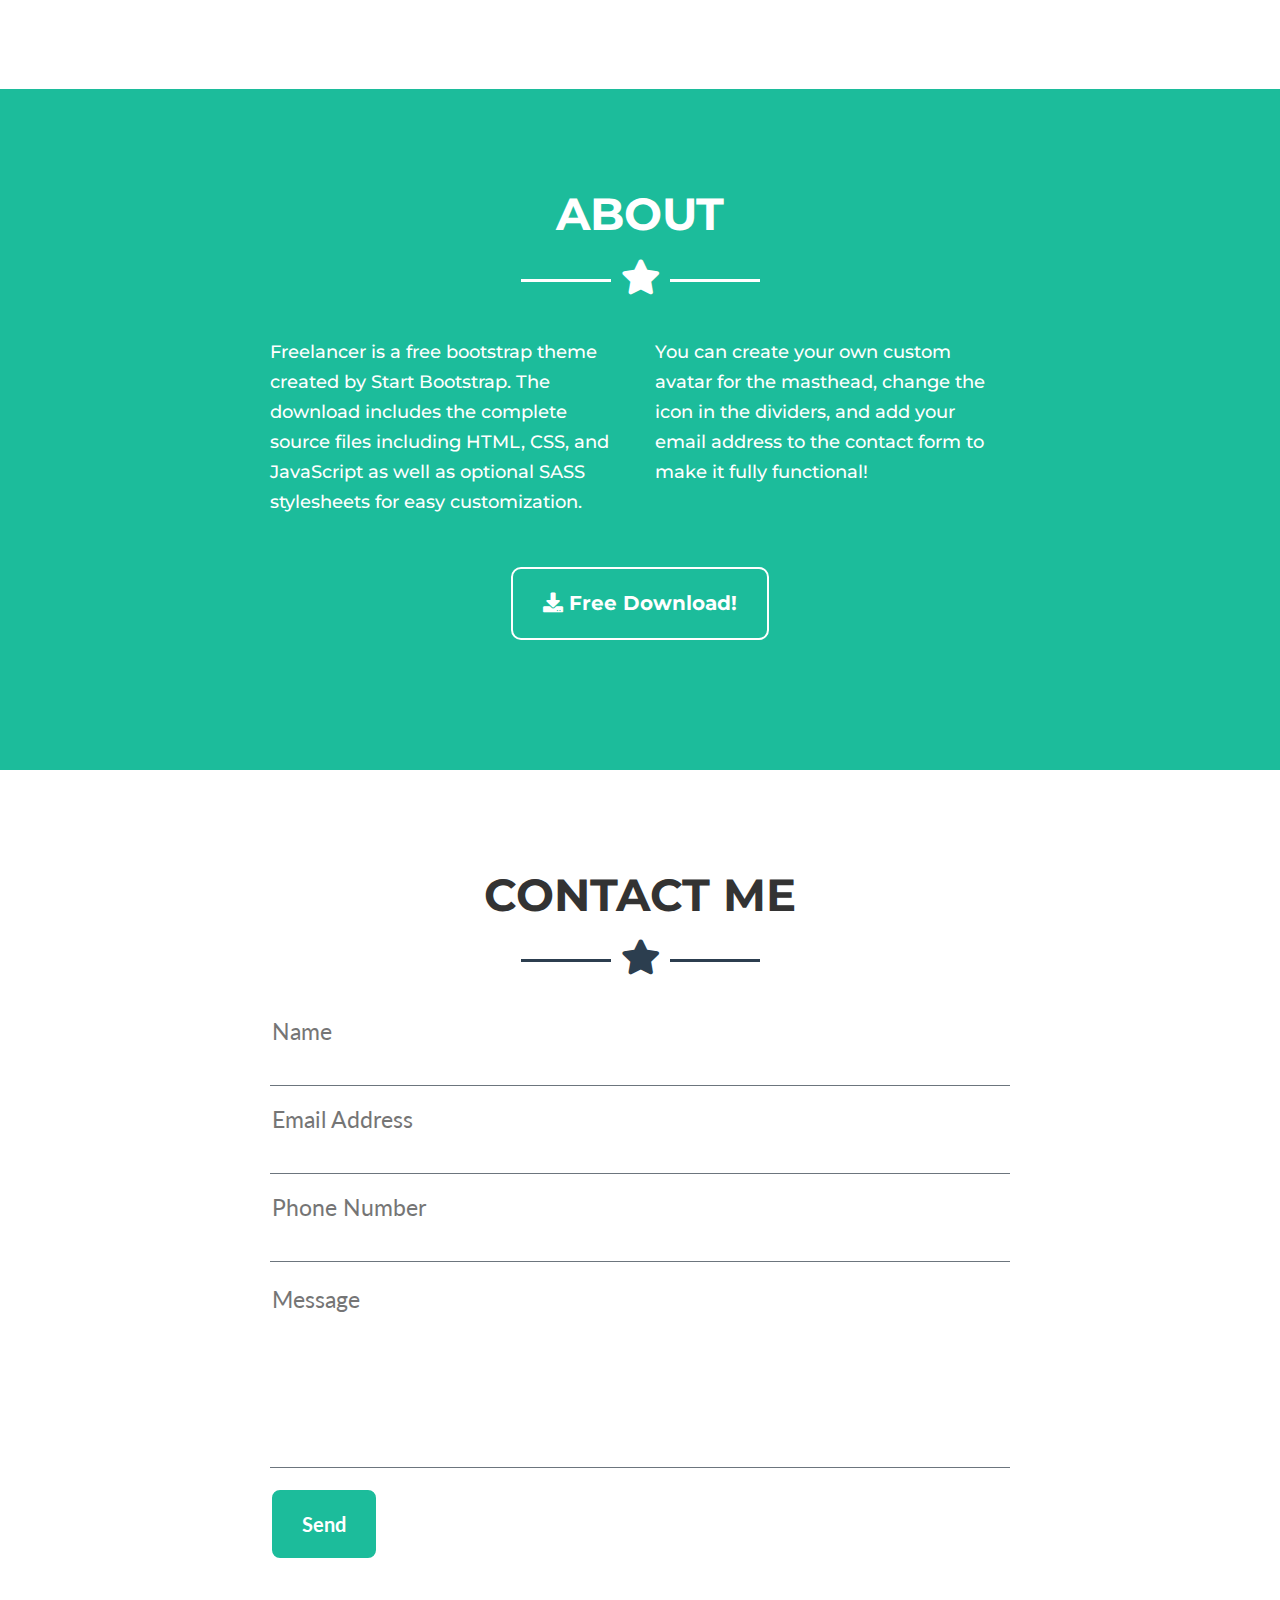
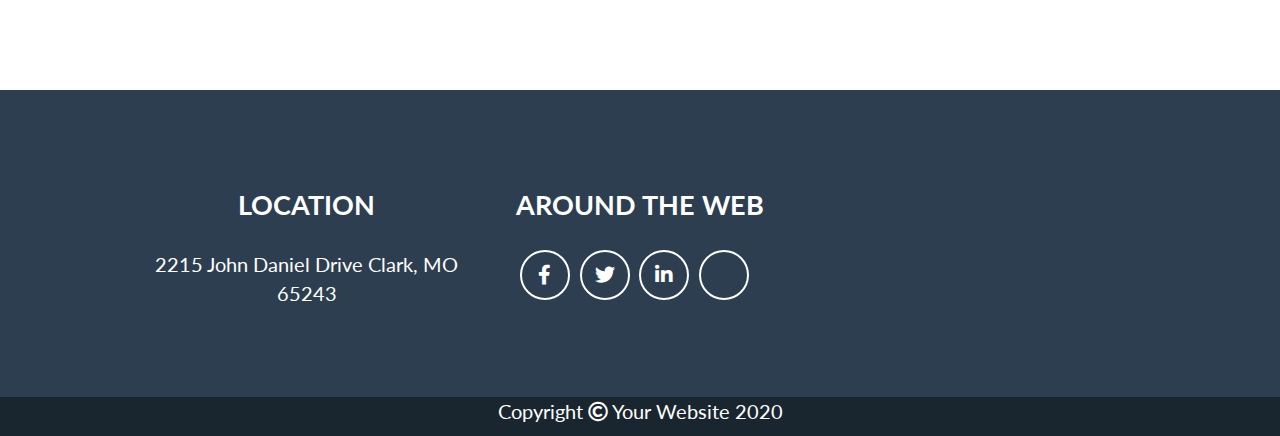
==== commit ac6f5919: "Footer bottom" ====
--- a/index.html
+++ b/index.html
@@ -177,32 +177,34 @@
     <!-- /main -->
     <!-- footer -->
     <footer>
+      <!-- footer top -->
       <div class="footer_top text-center p_top_80 p_bottom_80">
+        <div class="container-fluid">
+          <div class="row">
+            <div class="col-xs-12 col-md-4">
+              <h3>location</h3>
+              <p>2215 John Daniel Drive
+              Clark, MO 65243</p>
+            </div>
+            <div class="col-xs-12 col-md-4">
+              <h3>around the web</h3>
+              <ul class="list-inline">
+                <li class="social"><i class="fab fa-facebook-f"></i></li>
+                <li class="social"><i class="fab fa-twitter"></i></li>
+                <li class="social"><i class="fab fa-linkedin-in"></i></li>
+                <li class="social"><i class="fab fa-dribble"></i></li>
+                </ul>
+            </div>
+          </div>
+        </div>
+      </div>
+      <!-- footer bottom -->
+      <div class="footer_bottom text-center">
         <div class="container">
           <div class="row">
-              <div class="col-xs-12 col-md-4">
-                <h3>location</h3>
-                <p>2215 John Daniel Drive
-                Clark, MO 65243</p>
-              </div>
-              <div class="col-xs-12 col-md-4">
-                <h3>around the web</h3>
-                <ul class="list-inline">
-                  <li><a href="#">icon</a></li>
-                  <li><a href="#">icon</a></li>
-                  <li><a href="#">icon</a></li>
-                  <li><a href="#">icon</a></li>
-                </ul>
-              </div>
-              <div class="col-xs-12 col-md-4">
-                <h3>freelancer</h3>
-                <p>Freelance is a free to use, MIT licensed Bootstrap theme created by Start Bootstrap .</p>
-              </div>
-            </div>
-          </div>
-        </div>
-        <div class="row">
-          <div class="col-lg-12 col-md-12 col-sm-12 col-xs-12 bg_blue">
+            <div class="col-xs-12">
+              <p>Copyright <i class="far fa-copyright"></i> Your Website 2020</p>
+            </div>
           </div>
         </div>
       </div>
--- a/css/style.css
+++ b/css/style.css
@@ -82,6 +82,10 @@
 
 .m_top_40 {
   margin-top: 40px;
+}
+
+.m_bottom_40 {
+  margin-bottom: 40px;
 }
 
 /* navigation */
@@ -278,11 +282,35 @@
 }
 
 .footer_top {
+  max-width: 1000px;
   margin: auto;
 }
 
 h3 {
   text-transform: uppercase;
+  margin-bottom: 30px;
+}
+
+.social {
+  height: 50px;
+  width: 50px;
+  border: 2px solid #fff;
+  border-radius: 100%;
+  line-height: 50px;
+  margin-right: 6px;
+}
+
+.social i {
+  font-size: 20px;
+}
+
+.footer_top a {
+  color: #1CBC9B;
+}
+
+.footer_bottom {
+  background-color: #1A262F;
+  color: #fff;
 }
 
 /* Media queries */
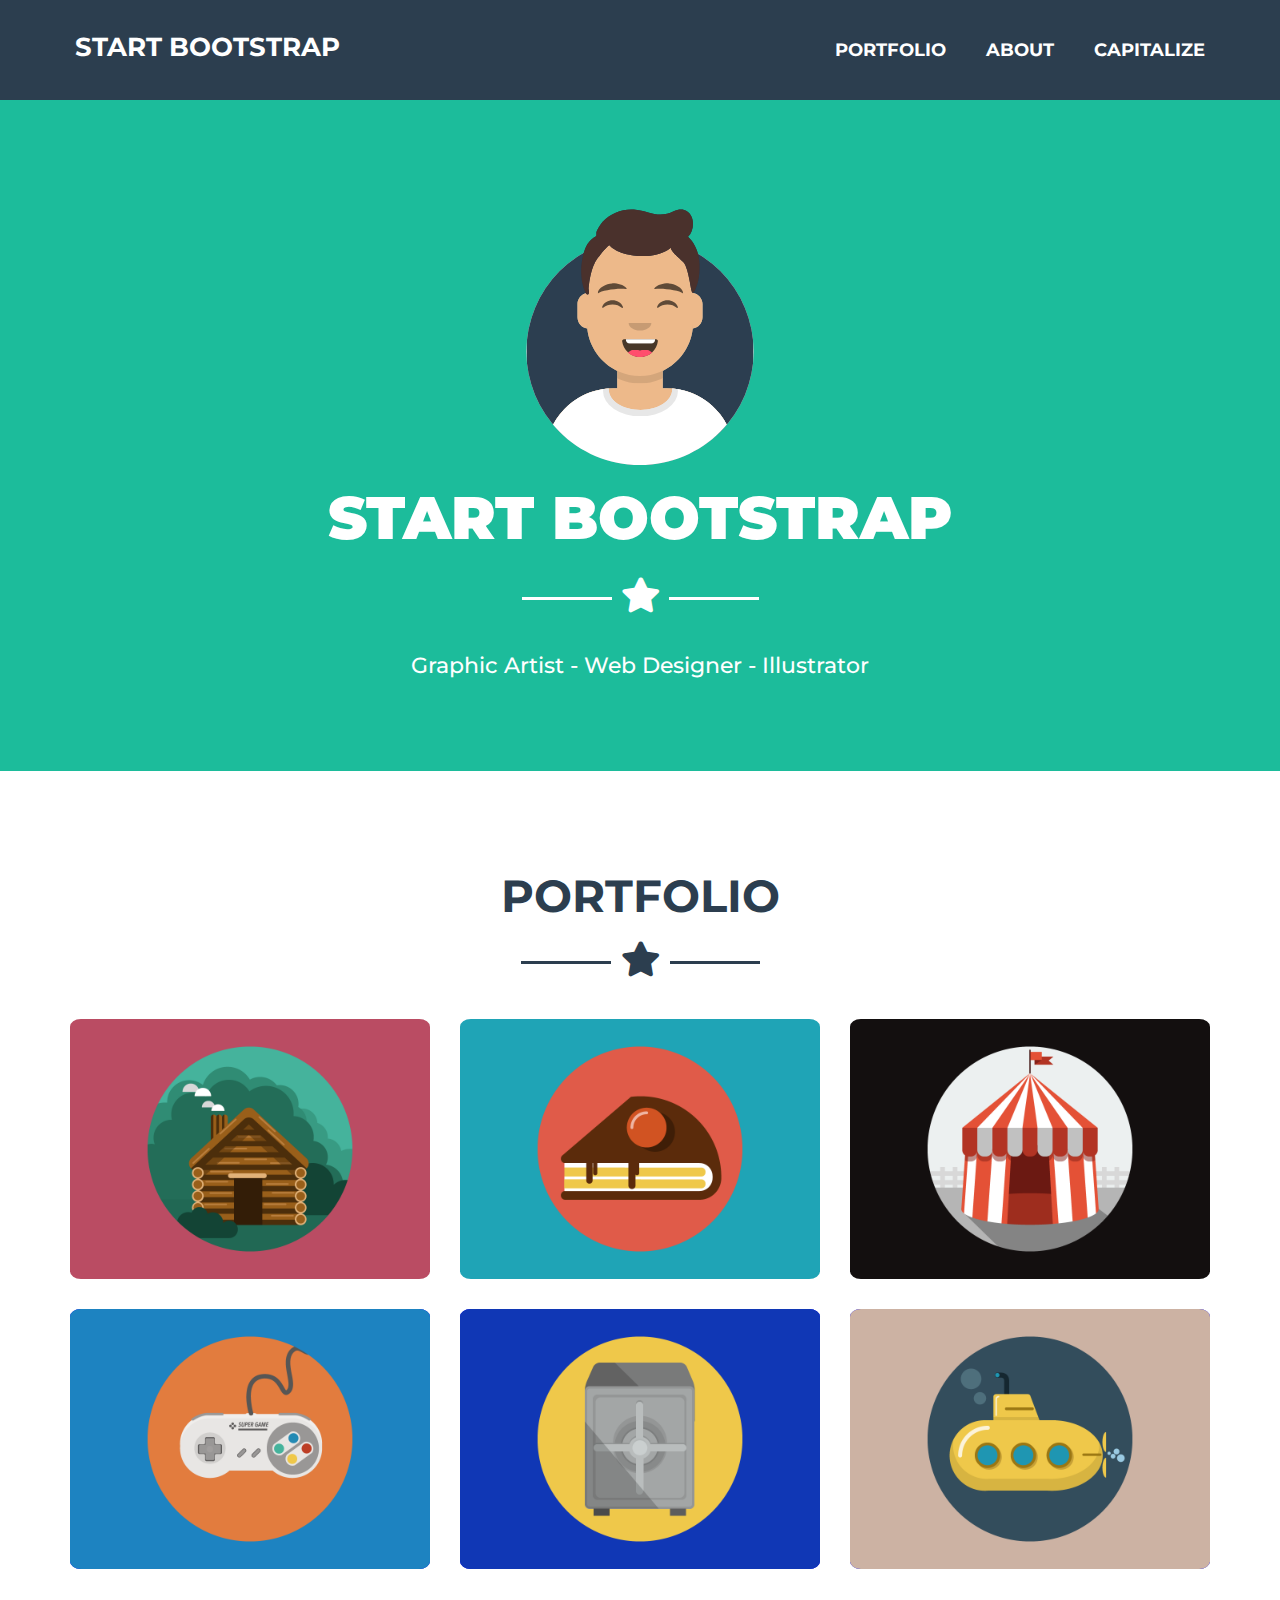
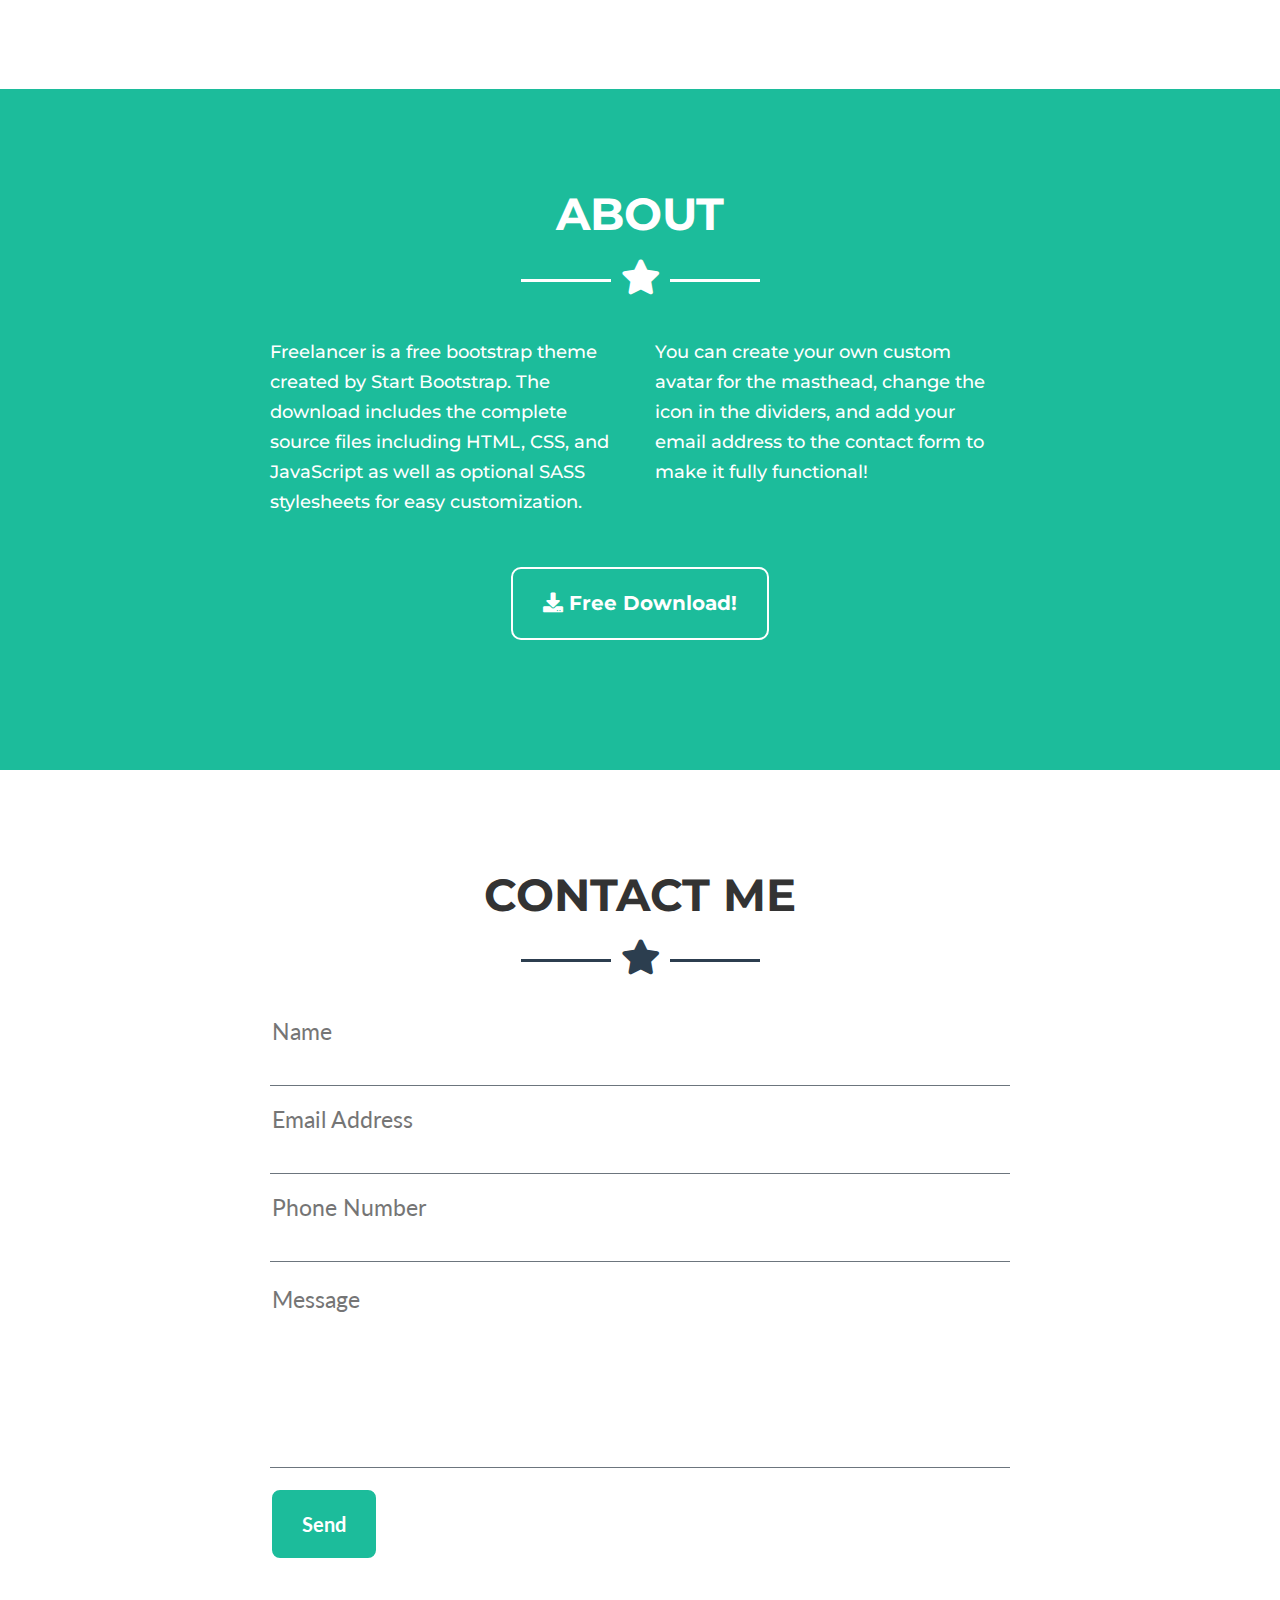
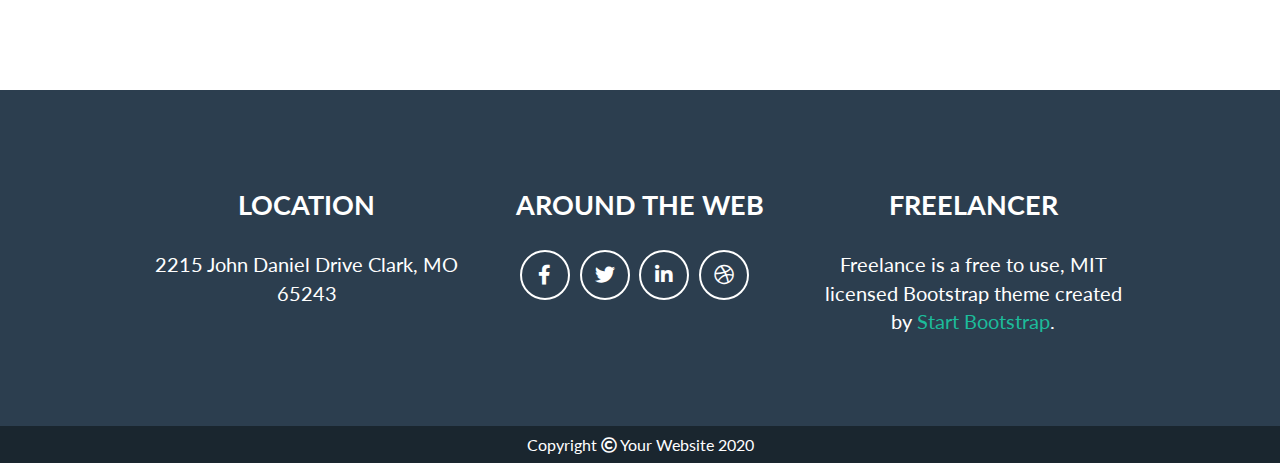
==== commit 8e3a8ca3: "Fine progetto" ====
--- a/index.html
+++ b/index.html
@@ -192,8 +192,12 @@
                 <li class="social"><i class="fab fa-facebook-f"></i></li>
                 <li class="social"><i class="fab fa-twitter"></i></li>
                 <li class="social"><i class="fab fa-linkedin-in"></i></li>
-                <li class="social"><i class="fab fa-dribble"></i></li>
+                <li class="social"><i class="fab fa-dribbble"></i></li>
                 </ul>
+            </div>
+            <div class="col-xs-12 col-md-4">
+              <h3>freelancer</h3>
+              <p>Freelance is a free to use, MIT licensed Bootstrap theme created by <a href="#">Start Bootstrap</a>.</p>
             </div>
           </div>
         </div>
@@ -203,7 +207,7 @@
         <div class="container">
           <div class="row">
             <div class="col-xs-12">
-              <p>Copyright <i class="far fa-copyright"></i> Your Website 2020</p>
+              <h4>Copyright <i class="far fa-copyright"></i> Your Website 2020</h4>
             </div>
           </div>
         </div>
--- a/css/style.css
+++ b/css/style.css
@@ -32,6 +32,12 @@
   font-family: 'Lato', sans-serif;
   font-size: 27px;
   font-weight: bold;
+}
+
+h4 {
+  font-family: 'Lato', sans-serif;
+  font-size: 16px;
+  font-weight: normal;
 }
 
 #about p {
